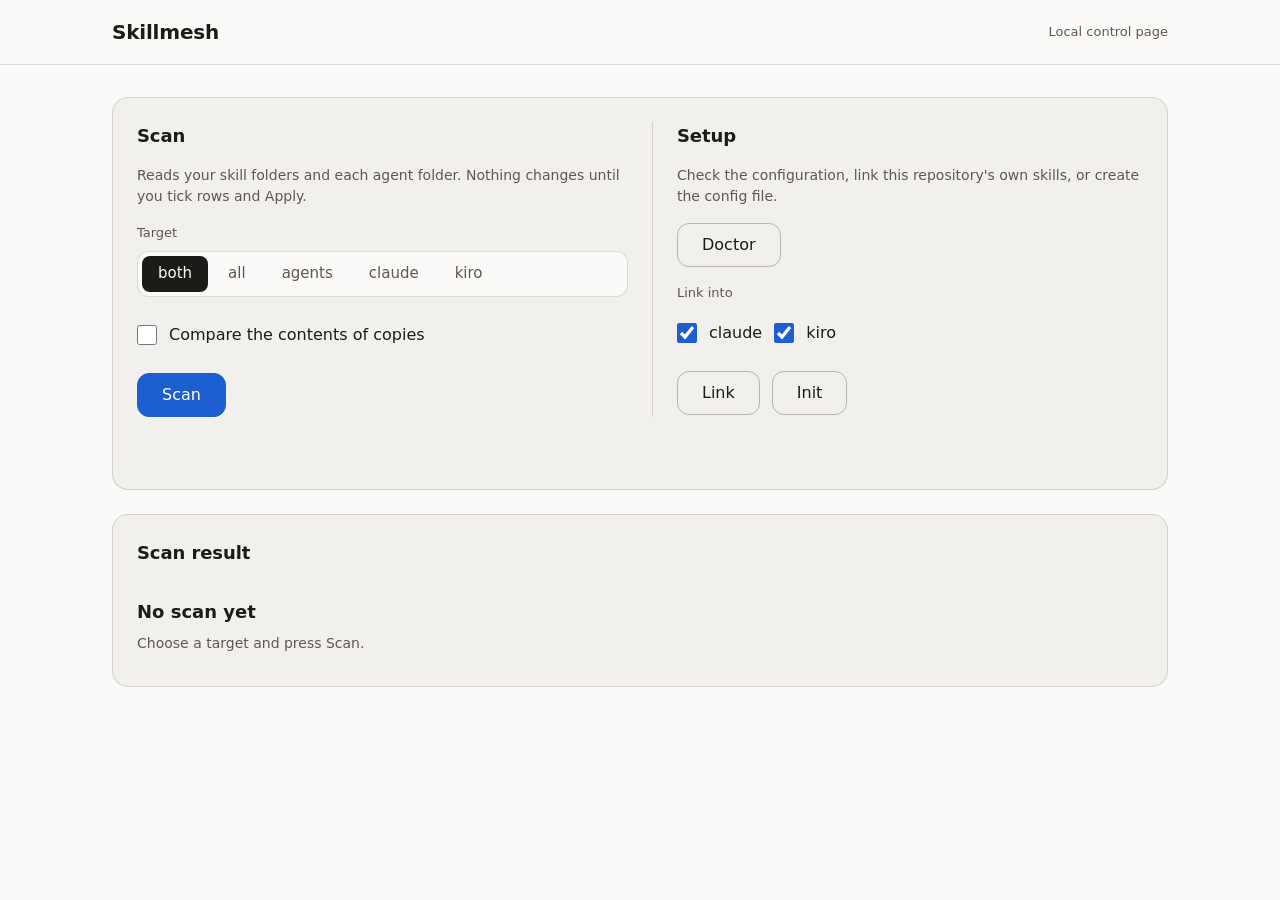
==== ui/index.html @ 60ea6ebe "feat(skillmesh): add a local control page to scan, apply, check, link and init by clicking Why: - Ev" ====
<!doctype html>
<html lang="en">
<head>
<meta charset="utf-8">
<meta name="viewport" content="width=device-width, initial-scale=1, viewport-fit=cover">
<meta name="color-scheme" content="light dark">
<title>Skillmesh</title>
<style nonce="__NONCE__">
/* Tokens: one spacing scale, one radius family, one hairline, one accent, neutral everything else. */
:root{
  --s-1:4px;--s-2:8px;--s-3:12px;--s-4:16px;--s-5:24px;--s-6:32px;--s-7:48px;
  --r-sm:8px;--r-md:12px;--r-lg:16px;
  --gut:32px;--btn-h:44px;
  --ease:cubic-bezier(.2,.8,.2,1);
  --m-in:150ms;--m-out:120ms;--m-press:90ms;--m-panel:200ms;
  --g-main:#fbfaf8;--g-alt:#f2f0ec;--ink:#1d1b18;--muted:#5d5851;--action:#1d5fd1;--on-action:#fff;
  --line:color-mix(in srgb,var(--ink) 14%,transparent);
  --line-strong:color-mix(in srgb,var(--ink) 28%,transparent);
  --tint:color-mix(in srgb,var(--ink) 5%,transparent);
  --ok:#17692f;--warn:#8a5a00;--bad:#b3261e;--info:#3d5a73;
  --font:"Segoe UI Variable Text","Segoe UI",system-ui,-apple-system,sans-serif;
  --mono:ui-monospace,"Cascadia Mono",Consolas,monospace;
}
@media (prefers-color-scheme:dark){:root{
  --g-main:#121110;--g-alt:#1a1917;--ink:#efece6;--muted:#a8a298;--action:#7aa8ff;--on-action:#0d1117;
  --ok:#5fcf80;--warn:#e0b04a;--bad:#ff8a80;--info:#8fb0c9;
}}
@media (max-width:640px){:root{--gut:16px}}

*{box-sizing:border-box}
html,body{margin:0}
html{-webkit-text-size-adjust:100%}
body{background:var(--g-main);color:var(--ink);font:400 16px/1.5 var(--font);-webkit-font-smoothing:antialiased}
h1,h2,h3,p,ul,dl,dd{margin:0}
button,input{font:inherit;color:inherit}
.wrap{max-width:1120px;margin:0 auto;padding-inline:var(--gut)}

.skip{position:absolute;left:var(--s-4);top:-80px;background:var(--g-main);color:var(--ink);border:1px solid var(--line-strong);border-radius:var(--r-sm);padding:var(--s-2) var(--s-4);z-index:20}
.skip:focus{top:var(--s-3)}

header.top{border-bottom:1px solid var(--line);background:var(--g-main)}
header.top .wrap{display:flex;align-items:center;justify-content:space-between;gap:var(--s-4);min-height:64px}
.brand{font-size:20px;font-weight:600;letter-spacing:-.01em}
.where{font-size:13px;font-weight:500;color:var(--muted)}

main{padding-block:var(--s-6) var(--s-7);display:grid;gap:var(--s-5)}

.card{background:var(--g-alt);border:1px solid var(--line);border-radius:var(--r-lg);padding:var(--s-5)}
.card>h2,.block>h2,.head>h2{font-size:18px;font-weight:600;letter-spacing:-.005em}
.hint{font-size:14px;color:var(--muted)}

.ops{display:grid;gap:var(--s-5);grid-template-columns:1fr 1fr}
.block{display:grid;gap:var(--s-4);align-content:start}
.block+.block{border-left:1px solid var(--line);padding-left:var(--s-5)}
.field{display:grid;gap:var(--s-2);border:0;margin:0;padding:0;min-width:0}
.field>legend{padding:0;font-size:13px;font-weight:500;color:var(--muted);margin-bottom:var(--s-2)}
.row{display:flex;flex-wrap:wrap;gap:var(--s-3);align-items:center}

/* segmented choice: visually hidden radios, the label is the 44px target */
.seg{display:inline-flex;flex-wrap:wrap;gap:var(--s-1);padding:var(--s-1);border:1px solid var(--line);border-radius:var(--r-md);background:var(--g-main)}
.seg label{position:relative;display:inline-flex}
.seg input{position:absolute;opacity:0;inset:0;margin:0;cursor:pointer}
.seg span{display:inline-flex;align-items:center;min-height:36px;padding:0 var(--s-4);border-radius:var(--r-sm);font-size:15px;font-weight:500;color:var(--muted);transition:background-color var(--m-out) var(--ease),color var(--m-out) var(--ease)}
.seg input:checked+span{background:var(--ink);color:var(--g-main)}
.seg input:focus-visible+span{outline:2px solid var(--action);outline-offset:2px}
@media (hover:hover) and (pointer:fine){.seg input:not(:checked):hover+span{background:var(--tint);color:var(--ink);transition-duration:var(--m-in)}}

.check{display:inline-flex;align-items:center;gap:var(--s-3);min-height:var(--btn-h);cursor:pointer;font-size:16px}
.check input{width:20px;height:20px;margin:0;accent-color:var(--action);cursor:pointer}
.check input:focus-visible{outline:2px solid var(--action);outline-offset:2px}

/* one button pair; the filled one marks the next step */
.btn{display:inline-flex;align-items:center;justify-content:center;gap:var(--s-2);min-height:var(--btn-h);padding:0 var(--s-5);border:1px solid var(--line-strong);border-radius:var(--r-md);background:transparent;color:var(--ink);font-size:16px;font-weight:500;cursor:pointer;
  transition:background-color var(--m-out) var(--ease),border-color var(--m-out) var(--ease),transform var(--m-out) var(--ease),opacity var(--m-out) var(--ease)}
.btn--primary{background:var(--action);border-color:var(--action);color:var(--on-action)}
.btn:focus-visible{outline:2px solid var(--action);outline-offset:2px;transition:none}
@media (hover:hover) and (pointer:fine){
  .btn:not(:disabled):hover{transform:translateY(-1px);background:var(--tint);border-color:var(--ink);transition-duration:var(--m-in)}
  .btn--primary:not(:disabled):hover{background:color-mix(in srgb,var(--action) 86%,var(--ink));border-color:color-mix(in srgb,var(--action) 86%,var(--ink))}
}
.btn:not(:disabled):active{transform:translateY(1px) scale(.985);transition-duration:var(--m-press)}
.btn:disabled{opacity:.45;cursor:not-allowed}

.status{display:flex;align-items:center;gap:var(--s-3);min-height:24px;margin-top:var(--s-5);font-size:15px;color:var(--muted)}
.status.err{color:var(--bad)}
.spin{display:none;width:16px;height:16px;border:2px solid var(--line-strong);border-top-color:var(--action);border-radius:50%;animation:spin .8s linear infinite;flex:none}
.busy .spin{display:inline-block}
@keyframes spin{to{transform:rotate(360deg)}}

.empty{display:grid;gap:var(--s-2);justify-items:start;padding:var(--s-6) 0 var(--s-2)}
.empty p:first-child{font-size:18px;font-weight:600}

.head{display:flex;flex-wrap:wrap;gap:var(--s-3) var(--s-5);align-items:baseline;justify-content:space-between}
.chips{display:flex;flex-wrap:wrap;gap:var(--s-2);margin-top:var(--s-4)}
.chip{display:inline-flex;align-items:center;gap:var(--s-2);min-height:36px;padding:0 var(--s-3);border:1px solid var(--line);border-radius:999px;background:var(--g-main);font-size:14px;font-weight:500;cursor:pointer;
  transition:background-color var(--m-out) var(--ease),border-color var(--m-out) var(--ease)}
.chip[aria-pressed=true]{border-color:var(--ink);background:var(--tint)}
.chip:focus-visible{outline:2px solid var(--action);outline-offset:2px;transition:none}
@media (hover:hover) and (pointer:fine){.chip:hover{border-color:var(--ink);transition-duration:var(--m-in)}}
.dot{width:8px;height:8px;border-radius:50%;background:currentColor;flex:none}

.tools{display:flex;flex-wrap:wrap;gap:var(--s-3) var(--s-4);align-items:center;justify-content:space-between;margin-top:var(--s-4)}
.search{flex:1 1 220px;max-width:360px;min-height:var(--btn-h);padding:0 var(--s-4);border:1px solid var(--line-strong);border-radius:var(--r-md);background:var(--g-main);
  transition:border-color 140ms var(--ease),box-shadow 140ms var(--ease)}
.search:focus{outline:none;border-color:var(--action);box-shadow:0 0 0 3px color-mix(in srgb,var(--action) 25%,transparent)}
.pickbar{display:flex;flex-wrap:wrap;gap:var(--s-3);align-items:center}
.count{font-size:14px;color:var(--muted)}
.linkbtn{min-height:var(--btn-h);padding:0 var(--s-2);border:0;background:none;color:var(--action);font-size:15px;font-weight:500;cursor:pointer;text-decoration:underline;text-decoration-color:transparent;text-underline-offset:4px;transition:text-decoration-color var(--m-out) var(--ease)}
.linkbtn:hover:not(:disabled){text-decoration-color:currentColor}
.linkbtn:focus-visible{outline:2px solid var(--action);outline-offset:2px}
.linkbtn:disabled{opacity:.45;cursor:default}
.meta{margin-top:var(--s-3);font-size:13px;color:var(--muted)}

.scroll{margin-top:var(--s-3);max-height:min(62vh,640px);overflow:auto;border:1px solid var(--line);border-radius:var(--r-md);background:var(--g-main)}
table{width:100%;border-collapse:separate;border-spacing:0}
th,td{padding:var(--s-2) var(--s-4);text-align:left;vertical-align:middle;border-bottom:1px solid var(--line)}
thead th{position:sticky;top:0;z-index:1;background:var(--g-main);font-size:13px;font-weight:500;color:var(--muted);white-space:nowrap}
tbody tr:last-child td{border-bottom:0}
tbody tr{transition:background-color var(--m-out) var(--ease)}
@media (hover:hover) and (pointer:fine){tbody tr:hover{background:var(--tint);transition-duration:var(--m-in)}}
tbody tr.on{background:color-mix(in srgb,var(--action) 9%,transparent)}
.c-pick{width:56px;padding-inline:var(--s-2)}
.c-pick label{display:flex;align-items:center;justify-content:center;width:44px;height:44px;cursor:pointer}
.c-pick input{width:20px;height:20px;margin:0;accent-color:var(--action);cursor:pointer}
.c-pick input:focus-visible{outline:2px solid var(--action);outline-offset:2px}
.c-skill{font-weight:500;overflow-wrap:anywhere}
.c-detail{font-size:13px;color:var(--muted);overflow-wrap:anywhere;word-break:break-word;max-width:420px}
.c-meta{font-size:14px;color:var(--muted)}
.badge{display:inline-flex;align-items:center;gap:var(--s-2);font-size:14px;font-weight:500;white-space:nowrap}
.st-OK{color:var(--ok)}.st-MISSING,.st-COPY{color:var(--warn)}.st-WRONG-TARGET,.st-BROKEN,.st-CONFLICT{color:var(--bad)}.st-FOREIGN{color:var(--info)}
.none{padding:var(--s-6) var(--s-4);text-align:center;color:var(--muted)}

.legend{margin-top:var(--s-5);display:grid;gap:var(--s-2) var(--s-5);grid-template-columns:max-content 1fr;font-size:14px}
.legend dt{font-weight:500}.legend dd{color:var(--muted)}

.out{display:grid;gap:var(--s-3)}
.out .head{align-items:center}
pre{margin:0;padding:var(--s-4);border:1px solid var(--line);border-radius:var(--r-md);background:var(--g-main);white-space:pre-wrap;word-break:break-word;font:13px/1.55 var(--mono);max-height:320px;overflow:auto}

dialog{width:min(560px,calc(100% - 2*var(--s-4)));padding:var(--s-5);border:1px solid var(--line-strong);border-radius:var(--r-lg);background:var(--g-main);color:var(--ink)}
dialog[open]{animation:pop var(--m-panel) var(--ease)}
dialog[open]::backdrop{animation:fade var(--m-panel) var(--ease)}
dialog::backdrop{background:rgba(10,10,10,.5)}
dialog h2{font-size:20px;font-weight:600;letter-spacing:-.01em}
dialog .body{display:grid;gap:var(--s-4);margin-block:var(--s-4) var(--s-5)}
dialog ul{margin:0;padding:0;list-style:none;display:grid;gap:var(--s-1);max-height:240px;overflow:auto;padding-right:var(--s-2)}
dialog li{display:flex;gap:var(--s-3);justify-content:space-between;padding:var(--s-2) 0;border-bottom:1px solid var(--line);font-size:15px}
dialog li:last-child{border-bottom:0}
dialog .acts{display:flex;flex-wrap:wrap;gap:var(--s-3);justify-content:flex-end}
@keyframes pop{from{opacity:0;transform:translateY(6px)}to{opacity:1;transform:none}}
@keyframes fade{from{opacity:0}to{opacity:1}}

.sr{position:absolute;width:1px;height:1px;overflow:hidden;clip-path:inset(50%);white-space:nowrap}
[hidden]{display:none!important}

@media (max-width:820px){
  .ops{grid-template-columns:1fr}
  .block+.block{border-left:0;padding-left:0;border-top:1px solid var(--line);padding-top:var(--s-5)}
}
@media (max-width:640px){
  .card{padding:var(--s-4)}
  .btn{width:100%}
  .pickbar{width:100%}
  .pickbar .check{flex:1 1 100%}
  .pickbar .btn{width:auto;flex:1 1 auto}
  .row .btn{flex:1 1 auto}
  .search{max-width:none}
  .scroll{border:0;background:none;max-height:none;overflow:visible}
  table,tbody{display:block}
  thead{display:none}
  tbody tr{display:grid;grid-template-columns:44px 1fr auto;grid-template-areas:"pick skill state" ". target action" ". detail detail";gap:0 var(--s-3);padding:var(--s-3) 0;border-bottom:1px solid var(--line)}
  tbody tr:last-child{border-bottom:0}
  td{display:block;padding:0;border:0}
  .c-pick{grid-area:pick;width:auto;align-self:center}
  .c-skill{grid-area:skill;align-self:center}
  .c-state{grid-area:state;text-align:right;align-self:center}
  .c-target{grid-area:target}.c-action{grid-area:action;text-align:right}
  .c-detail{grid-area:detail;max-width:none;margin-top:var(--s-1)}
  .legend{grid-template-columns:1fr}
  .legend dd{margin-bottom:var(--s-2)}
}
@media (prefers-reduced-motion:reduce){
  *,*::before,*::after{animation:none!important;transition:none!important}
  .spin{animation:none!important;border-top-color:var(--line-strong)}
}
</style>
</head>
<body>
<a class="skip" href="#main">Skip to content</a>
<header class="top"><div class="wrap">
  <span class="brand">Skillmesh</span>
  <span class="where">Local control page</span>
</div></header>

<main id="main" class="wrap">

<section class="card" aria-labelledby="h-ops">
  <h2 id="h-ops" hidden>Operations</h2>
  <div class="ops">
    <div class="block">
      <h2>Scan</h2>
      <p class="hint">Reads your skill folders and each agent folder. Nothing changes until you tick rows and Apply.</p>
      <fieldset class="field">
        <legend>Target</legend>
        <div class="seg" id="target" role="radiogroup" aria-label="Target">
          <label><input type="radio" name="t" value="both" checked><span>both</span></label>
          <label><input type="radio" name="t" value="all"><span>all</span></label>
          <label><input type="radio" name="t" value="agents"><span>agents</span></label>
          <label><input type="radio" name="t" value="claude"><span>claude</span></label>
          <label><input type="radio" name="t" value="kiro"><span>kiro</span></label>
        </div>
      </fieldset>
      <label class="check"><input type="checkbox" id="compare"> Compare the contents of copies</label>
      <div class="row"><button class="btn btn--primary" id="scan" type="button">Scan</button></div>
    </div>
    <div class="block">
      <h2>Setup</h2>
      <p class="hint">Check the configuration, link this repository's own skills, or create the config file.</p>
      <div class="row"><button class="btn" id="doctor" type="button">Doctor</button></div>
      <fieldset class="field">
        <legend>Link into</legend>
        <div class="row">
          <label class="check"><input type="checkbox" id="ag-claude" checked> claude</label>
          <label class="check"><input type="checkbox" id="ag-kiro" checked> kiro</label>
        </div>
      </fieldset>
      <div class="row"><button class="btn" id="link" type="button">Link</button><button class="btn" id="init" type="button">Init</button></div>
    </div>
  </div>
  <p class="status" id="status" role="status" aria-live="polite"><span class="spin" aria-hidden="true"></span><span id="msg"></span></p>
</section>

<section class="card" id="results" aria-labelledby="h-res">
  <div class="head">
    <h2 id="h-res">Scan result</h2>
    <p class="meta" id="meta"></p>
  </div>

  <div class="empty" id="empty">
    <p>No scan yet</p>
    <p class="hint">Choose a target and press Scan.</p>
  </div>

  <div id="full" hidden>
    <div class="chips" id="chips" role="group" aria-label="Filter by state"></div>
    <div class="tools">
      <input class="search" type="search" id="filter" placeholder="Filter by name or detail" aria-label="Filter rows by name or detail" autocomplete="off">
      <div class="pickbar">
        <label class="check"><input type="checkbox" id="all"> Tick all fixable shown</label>
        <span class="count" id="count" aria-live="polite"></span>
        <button class="linkbtn" id="unpick" type="button">Clear ticks</button>
        <button class="btn" id="apply" type="button" disabled>Apply</button>
      </div>
    </div>
    <div class="scroll" tabindex="-1">
      <table>
        <thead><tr>
          <th class="c-pick"><span class="sr">Tick</span></th>
          <th scope="col">Skill</th><th scope="col">Target</th><th scope="col">State</th><th scope="col">Action</th><th scope="col">Detail</th>
        </tr></thead>
        <tbody id="rows"></tbody>
      </table>
      <p class="none" id="none" hidden>No rows match.</p>
    </div>
    <dl class="legend">
      <dt>MISSING</dt><dd>No link yet. Apply creates it.</dd>
      <dt>COPY</dt><dd>A real folder sits where the link belongs. Apply moves it to the target's trash folder, then links.</dd>
      <dt>WRONG-TARGET, BROKEN</dt><dd>The link points elsewhere or at a path that is gone. Apply removes the link only, then links again.</dd>
      <dt>CONFLICT</dt><dd>Two sources share a name. View only: pick a winner in the config.</dd>
      <dt>FOREIGN</dt><dd>Not managed here. View only, never touched.</dd>
    </dl>
  </div>
</section>

<section class="card out" id="outwrap" aria-labelledby="h-out" hidden>
  <div class="head"><h2 id="h-out">Output</h2><button class="linkbtn" id="clearout" type="button">Dismiss</button></div>
  <pre id="out" tabindex="0"></pre>
</section>

<dialog id="dlg" aria-labelledby="dlg-h">
  <h2 id="dlg-h">Apply to the filesystem?</h2>
  <div class="body">
    <p id="dlgsum"></p>
    <ul id="dlglist"></ul>
    <p class="hint">The server checks that nothing changed since this scan and refuses the whole request if it did. Copies go to the trash folder; nothing is deleted.</p>
  </div>
  <div class="acts">
    <button class="btn" id="dlgno" type="button" autofocus>Cancel</button>
    <button class="btn btn--primary" id="dlgyes" type="button">Apply</button>
  </div>
</dialog>

</main>
<script nonce="__NONCE__">
(function(){
'use strict';
var TOKEN='__TOKEN__';
var FIX={'MISSING':1,'COPY':1,'WRONG-TARGET':1,'BROKEN':1};
var ORDER=['MISSING','COPY','WRONG-TARGET','BROKEN','CONFLICT','FOREIGN','OK'];
var scan=null, picked={}, stateFilter=null, busy=false;
function $(id){return document.getElementById(id);}
function key(r){return r.Target+'\u0000'+r.Skill;}
function el(tag,cls,text){var e=document.createElement(tag);if(cls)e.className=cls;if(text!=null)e.textContent=text;return e;}

function msg(t,err){$('msg').textContent=t||'';$('status').className='status'+(err?' err':'')+(busy?' busy':'');}
function out(lines){var w=$('outwrap');if(!lines||!lines.length){w.hidden=true;return;}w.hidden=false;$('out').textContent=lines.join('\n');}
function target(){return document.querySelector('input[name=t]:checked').value;}

function setBusy(b){
  busy=b;
  ['scan','doctor','link','init'].forEach(function(i){$(i).disabled=b;});
  $('results').setAttribute('aria-busy',b?'true':'false');
  $('status').classList.toggle('busy',b);
  refreshApply();
}
function post(path,body){
  return fetch(path,{method:'POST',headers:{'Content-Type':'application/json','X-Skillmesh-Token':TOKEN},body:JSON.stringify(body||{})})
    .then(function(r){return r.json().then(function(j){if(!r.ok){var e=new Error(j.error||('HTTP '+r.status));e.status=r.status;throw e;}return j;});});
}
function run(label,fn){
  if(busy)return;
  setBusy(true);msg(label+'...');
  fn().then(function(){setBusy(false);}).catch(function(e){setBusy(false);msg(e.message,true);});
}

function pickedCount(){return Object.keys(picked).length;}
function fixableShown(){return scan?scan.rows.filter(function(r){return FIX[r.State]&&visible(r);}):[];}
function refreshApply(){
  var n=pickedCount(), b=$('apply');
  b.textContent=n?('Apply '+n+(n===1?' row':' rows')):'Apply';
  b.disabled=busy||!scan||n===0;
  // The filled button is the next step: Scan until rows are ticked, then Apply.
  b.classList.toggle('btn--primary',n>0);
  $('scan').classList.toggle('btn--primary',n===0);
  $('unpick').disabled=n===0;
  var fix=scan?scan.rows.filter(function(r){return FIX[r.State];}).length:0;
  $('count').textContent=scan?(n+' ticked of '+fix+' fixable'):'';
  var shown=fixableShown(), ticked=shown.filter(function(r){return picked[key(r)];}).length, all=$('all');
  all.checked=shown.length>0&&ticked===shown.length;
  all.indeterminate=ticked>0&&ticked<shown.length;
  all.disabled=shown.length===0;
}
function visible(r){
  if(stateFilter&&r.State!==stateFilter)return false;
  var q=$('filter').value.trim().toLowerCase();
  return !q||(r.Skill+' '+r.Detail).toLowerCase().indexOf(q)>=0;
}
function badge(state){
  var b=el('span','badge st-'+state);b.appendChild(el('span','dot'));b.appendChild(document.createTextNode(state));return b;
}
function render(){
  $('empty').hidden=!!scan;$('full').hidden=!scan;
  if(!scan){$('meta').textContent='';return;}
  var chips=$('chips');chips.textContent='';
  function chip(label,state,cls){
    var b=el('button','chip '+(cls||''));b.type='button';b.setAttribute('aria-pressed',String(stateFilter===state));
    if(cls)b.appendChild(el('span','dot'));
    b.appendChild(document.createTextNode(label));
    b.onclick=function(){stateFilter=(stateFilter===state?null:state);render();};
    chips.appendChild(b);
  }
  chip('All '+scan.rows.length,null);
  ORDER.forEach(function(s){var n=scan.summary[s];if(n)chip(s+' '+n,s,'st-'+s);});
  $('meta').textContent='Scan '+scan.scanId+' at '+scan.scannedAt+' - target '+scan.target+(scan.noHash?' - copy contents not compared':'');

  var tb=$('rows');tb.textContent='';
  var rows=scan.rows.slice().sort(function(a,b){
    var d=ORDER.indexOf(a.State)-ORDER.indexOf(b.State);
    return d||a.Target.localeCompare(b.Target)||a.Skill.toLowerCase().localeCompare(b.Skill.toLowerCase());
  }).filter(visible);
  $('none').hidden=rows.length>0;
  rows.forEach(function(r){
    var tr=el('tr',picked[key(r)]?'on':'');
    var c0=el('td','c-pick');
    if(FIX[r.State]){
      var lab=el('label'),cb=el('input');cb.type='checkbox';cb.checked=!!picked[key(r)];
      cb.setAttribute('aria-label','Tick '+r.Skill+' on '+r.Target);
      cb.onchange=function(){if(cb.checked)picked[key(r)]=r;else delete picked[key(r)];tr.className=cb.checked?'on':'';refreshApply();};
      lab.appendChild(cb);c0.appendChild(lab);
    }
    tr.appendChild(c0);
    tr.appendChild(el('td','c-skill',r.Skill));
    tr.appendChild(el('td','c-meta c-target',r.Target));
    var cs=el('td','c-state');cs.appendChild(badge(r.State));tr.appendChild(cs);
    tr.appendChild(el('td','c-meta c-action',r.Action==='-'||r.Action==='none'?'':r.Action));
    tr.appendChild(el('td','c-detail',r.Detail));
    tb.appendChild(tr);
  });
  refreshApply();
}
function setScan(s){scan=s;picked={};render();}

$('scan').onclick=function(){run('Scanning',function(){
  return post('/api/scan',{target:target(),noHash:!$('compare').checked}).then(function(s){
    setScan(s);out(null);msg('Scan '+s.scanId+': '+s.rows.length+' rows.');});});};
$('doctor').onclick=function(){run('Checking',function(){
  return post('/api/doctor').then(function(r){out(r.lines);msg(r.ok?'Doctor: ok':'Doctor found issues.',!r.ok);});});};
$('link').onclick=function(){
  var a=[];if($('ag-claude').checked)a.push('claude');if($('ag-kiro').checked)a.push('kiro');
  if(!a.length){msg('Tick at least one agent for Link.',true);return;}
  run('Linking',function(){return post('/api/link',{agents:a}).then(function(r){out(r.lines);msg('Link done. Restart the agent session to see new skills.');});});};
$('init').onclick=function(){run('Creating the config',function(){return post('/api/init').then(function(r){out(r.lines);msg('Init done.');});});};
$('clearout').onclick=function(){out(null);};
$('filter').oninput=render;
$('unpick').onclick=function(){picked={};render();};
$('all').onchange=function(){
  var on=$('all').checked;
  fixableShown().forEach(function(r){if(on)picked[key(r)]=r;else delete picked[key(r)];});
  render();
};
$('apply').onclick=function(){
  var items=Object.keys(picked).map(function(k){return picked[k];});
  if(!items.length||!scan)return;
  var by={};items.forEach(function(r){by[r.State]=(by[r.State]||0)+1;});
  $('dlgsum').textContent='Scan '+scan.scanId+': '+items.length+(items.length===1?' row':' rows')+' will change.';
  var ul=$('dlglist');ul.textContent='';
  items.forEach(function(r){
    var li=el('li');li.appendChild(el('span',null,r.Target+' / '+r.Skill));li.appendChild(badge(r.State));ul.appendChild(li);
  });
  $('dlgyes').textContent='Apply '+items.length+(items.length===1?' row':' rows');
  $('dlg').showModal();
};
$('dlgno').onclick=function(){$('dlg').close();};
$('dlgyes').onclick=function(){
  $('dlg').close();
  var items=Object.keys(picked).map(function(k){return {target:picked[k].Target,skill:picked[k].Skill};});
  var id=scan.scanId;
  run('Applying',function(){return post('/api/apply',{scanId:id,items:items}).then(function(r){
    setScan(r.scan);
    out(r.results.map(function(x){return (x.ok?'applied ':'FAILED  ')+x.state+' '+x.target+'/'+x.skill+(x.ok?'':' - '+x.error);}));
    var bad=r.results.filter(function(x){return !x.ok;}).length;
    msg(bad?bad+' row(s) failed; see the output below.':'Applied '+r.results.length+' row(s). The table shows the rescan.',!!bad);
  });});
};
render();
})();
</script>
</body>
</html>
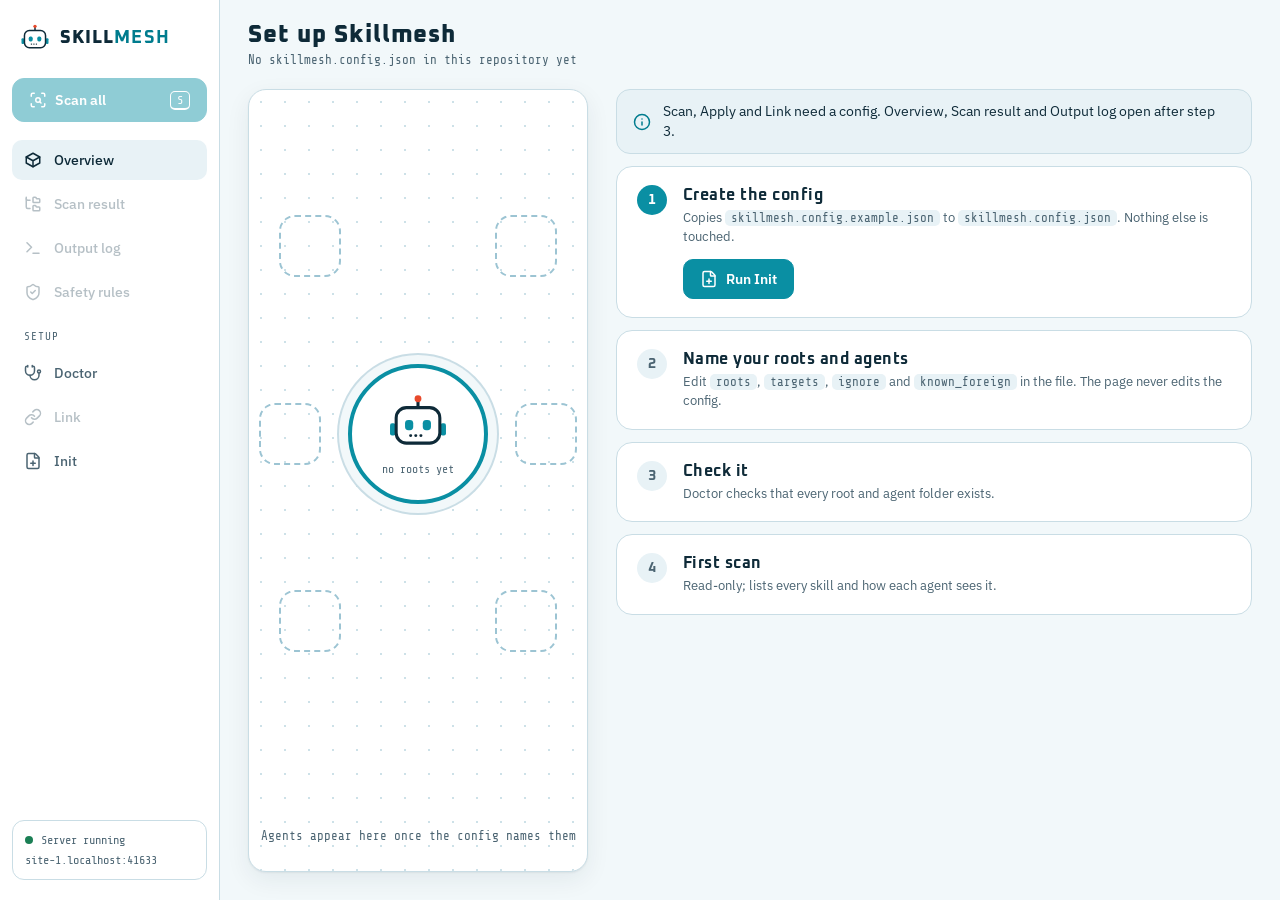
==== commit 5103dfba: "feat(skillmesh): rebuild the control page as a seven-page app with an agent hub, scan table and matr" ====
--- a/ui/index.html
+++ b/ui/index.html
@@ -2,437 +2,839 @@
 <html lang="en">
 <head>
 <meta charset="utf-8">
-<meta name="viewport" content="width=device-width, initial-scale=1, viewport-fit=cover">
+<meta name="viewport" content="width=device-width,initial-scale=1">
 <meta name="color-scheme" content="light dark">
+<meta name="referrer" content="no-referrer">
 <title>Skillmesh</title>
+<link rel="preconnect" href="https://fonts.googleapis.com">
+<link rel="preconnect" href="https://fonts.gstatic.com" crossorigin>
+<link rel="stylesheet" href="https://fonts.googleapis.com/css2?family=Oxanium:wght@500;600;700;800&family=Share+Tech+Mono&family=IBM+Plex+Sans:wght@400;500;600&display=swap">
 <style nonce="__NONCE__">
-/* Tokens: one spacing scale, one radius family, one hairline, one accent, neutral everything else. */
 :root{
-  --s-1:4px;--s-2:8px;--s-3:12px;--s-4:16px;--s-5:24px;--s-6:32px;--s-7:48px;
-  --r-sm:8px;--r-md:12px;--r-lg:16px;
-  --gut:32px;--btn-h:44px;
-  --ease:cubic-bezier(.2,.8,.2,1);
-  --m-in:150ms;--m-out:120ms;--m-press:90ms;--m-panel:200ms;
-  --g-main:#fbfaf8;--g-alt:#f2f0ec;--ink:#1d1b18;--muted:#5d5851;--action:#1d5fd1;--on-action:#fff;
-  --line:color-mix(in srgb,var(--ink) 14%,transparent);
-  --line-strong:color-mix(in srgb,var(--ink) 28%,transparent);
-  --tint:color-mix(in srgb,var(--ink) 5%,transparent);
-  --ok:#17692f;--warn:#8a5a00;--bad:#b3261e;--info:#3d5a73;
-  --font:"Segoe UI Variable Text","Segoe UI",system-ui,-apple-system,sans-serif;
-  --mono:ui-monospace,"Cascadia Mono",Consolas,monospace;
-}
-@media (prefers-color-scheme:dark){:root{
-  --g-main:#121110;--g-alt:#1a1917;--ink:#efece6;--muted:#a8a298;--action:#7aa8ff;--on-action:#0d1117;
-  --ok:#5fcf80;--warn:#e0b04a;--bad:#ff8a80;--info:#8fb0c9;
-}}
-@media (max-width:640px){:root{--gut:16px}}
-
+  --paper:#f2f8fa;--panel:#fff;--panel2:#e8f2f6;--ink:#0e2a38;--muted:#4b6472;--line:#c9dde5;--line2:#9cc4d3;
+  --acc:#0a8fa3;--acc-ink:#fff;--mesh:#007c8e;--sig:#e8492b;--sig-ink:#fff;--sig-soft:#ffe3dc;
+  --ok:#1b7f55;--ok-soft:#dcf3e8;--warn:#a36200;--warn-soft:#fbeccd;--bad:#c2321b;--bad-soft:#fde0da;--dim:#6b8290;--dim-soft:#e4ecf0;
+  --shadow:0 1px 2px rgba(14,42,56,.06),0 8px 24px rgba(14,42,56,.07);--scrim:rgba(14,42,56,.38);
+  --f-name:'Oxanium',system-ui,sans-serif;--f-mono:'Share Tech Mono',ui-monospace,Consolas,monospace;--f-text:'IBM Plex Sans',system-ui,'Segoe UI',sans-serif;
+}
+@media (prefers-color-scheme:dark){:root:not([data-theme="light"]){
+  --paper:#071720;--panel:#0d2430;--panel2:#11303e;--ink:#e6f5f8;--muted:#9fbac4;--line:#1d4152;--line2:#2c6075;
+  --acc:#3ee0f0;--acc-ink:#04212a;--mesh:#3ee0f0;--sig:#ff7a5c;--sig-ink:#2a0d06;--sig-soft:#3a1d16;
+  --ok:#5fd6a0;--ok-soft:#0f3426;--warn:#f0b44a;--warn-soft:#3a2a0c;--bad:#ff8a73;--bad-soft:#3d1a14;--dim:#86a3ae;--dim-soft:#16323e;
+  --shadow:0 1px 2px rgba(0,0,0,.3),0 10px 30px rgba(0,0,0,.35);--scrim:rgba(0,0,0,.55);}}
+:root[data-theme="dark"]{
+  --paper:#071720;--panel:#0d2430;--panel2:#11303e;--ink:#e6f5f8;--muted:#9fbac4;--line:#1d4152;--line2:#2c6075;
+  --acc:#3ee0f0;--acc-ink:#04212a;--mesh:#3ee0f0;--sig:#ff7a5c;--sig-ink:#2a0d06;--sig-soft:#3a1d16;
+  --ok:#5fd6a0;--ok-soft:#0f3426;--warn:#f0b44a;--warn-soft:#3a2a0c;--bad:#ff8a73;--bad-soft:#3d1a14;--dim:#86a3ae;--dim-soft:#16323e;
+  --shadow:0 1px 2px rgba(0,0,0,.3),0 10px 30px rgba(0,0,0,.35);--scrim:rgba(0,0,0,.55);}
 *{box-sizing:border-box}
-html,body{margin:0}
-html{-webkit-text-size-adjust:100%}
-body{background:var(--g-main);color:var(--ink);font:400 16px/1.5 var(--font);-webkit-font-smoothing:antialiased}
-h1,h2,h3,p,ul,dl,dd{margin:0}
-button,input{font:inherit;color:inherit}
-.wrap{max-width:1120px;margin:0 auto;padding-inline:var(--gut)}
-
-.skip{position:absolute;left:var(--s-4);top:-80px;background:var(--g-main);color:var(--ink);border:1px solid var(--line-strong);border-radius:var(--r-sm);padding:var(--s-2) var(--s-4);z-index:20}
-.skip:focus{top:var(--s-3)}
-
-header.top{border-bottom:1px solid var(--line);background:var(--g-main)}
-header.top .wrap{display:flex;align-items:center;justify-content:space-between;gap:var(--s-4);min-height:64px}
-.brand{font-size:20px;font-weight:600;letter-spacing:-.01em}
-.where{font-size:13px;font-weight:500;color:var(--muted)}
-
-main{padding-block:var(--s-6) var(--s-7);display:grid;gap:var(--s-5)}
-
-.card{background:var(--g-alt);border:1px solid var(--line);border-radius:var(--r-lg);padding:var(--s-5)}
-.card>h2,.block>h2,.head>h2{font-size:18px;font-weight:600;letter-spacing:-.005em}
-.hint{font-size:14px;color:var(--muted)}
-
-.ops{display:grid;gap:var(--s-5);grid-template-columns:1fr 1fr}
-.block{display:grid;gap:var(--s-4);align-content:start}
-.block+.block{border-left:1px solid var(--line);padding-left:var(--s-5)}
-.field{display:grid;gap:var(--s-2);border:0;margin:0;padding:0;min-width:0}
-.field>legend{padding:0;font-size:13px;font-weight:500;color:var(--muted);margin-bottom:var(--s-2)}
-.row{display:flex;flex-wrap:wrap;gap:var(--s-3);align-items:center}
-
-/* segmented choice: visually hidden radios, the label is the 44px target */
-.seg{display:inline-flex;flex-wrap:wrap;gap:var(--s-1);padding:var(--s-1);border:1px solid var(--line);border-radius:var(--r-md);background:var(--g-main)}
-.seg label{position:relative;display:inline-flex}
-.seg input{position:absolute;opacity:0;inset:0;margin:0;cursor:pointer}
-.seg span{display:inline-flex;align-items:center;min-height:36px;padding:0 var(--s-4);border-radius:var(--r-sm);font-size:15px;font-weight:500;color:var(--muted);transition:background-color var(--m-out) var(--ease),color var(--m-out) var(--ease)}
-.seg input:checked+span{background:var(--ink);color:var(--g-main)}
-.seg input:focus-visible+span{outline:2px solid var(--action);outline-offset:2px}
-@media (hover:hover) and (pointer:fine){.seg input:not(:checked):hover+span{background:var(--tint);color:var(--ink);transition-duration:var(--m-in)}}
-
-.check{display:inline-flex;align-items:center;gap:var(--s-3);min-height:var(--btn-h);cursor:pointer;font-size:16px}
-.check input{width:20px;height:20px;margin:0;accent-color:var(--action);cursor:pointer}
-.check input:focus-visible{outline:2px solid var(--action);outline-offset:2px}
-
-/* one button pair; the filled one marks the next step */
-.btn{display:inline-flex;align-items:center;justify-content:center;gap:var(--s-2);min-height:var(--btn-h);padding:0 var(--s-5);border:1px solid var(--line-strong);border-radius:var(--r-md);background:transparent;color:var(--ink);font-size:16px;font-weight:500;cursor:pointer;
-  transition:background-color var(--m-out) var(--ease),border-color var(--m-out) var(--ease),transform var(--m-out) var(--ease),opacity var(--m-out) var(--ease)}
-.btn--primary{background:var(--action);border-color:var(--action);color:var(--on-action)}
-.btn:focus-visible{outline:2px solid var(--action);outline-offset:2px;transition:none}
-@media (hover:hover) and (pointer:fine){
-  .btn:not(:disabled):hover{transform:translateY(-1px);background:var(--tint);border-color:var(--ink);transition-duration:var(--m-in)}
-  .btn--primary:not(:disabled):hover{background:color-mix(in srgb,var(--action) 86%,var(--ink));border-color:color-mix(in srgb,var(--action) 86%,var(--ink))}
-}
-.btn:not(:disabled):active{transform:translateY(1px) scale(.985);transition-duration:var(--m-press)}
-.btn:disabled{opacity:.45;cursor:not-allowed}
-
-.status{display:flex;align-items:center;gap:var(--s-3);min-height:24px;margin-top:var(--s-5);font-size:15px;color:var(--muted)}
-.status.err{color:var(--bad)}
-.spin{display:none;width:16px;height:16px;border:2px solid var(--line-strong);border-top-color:var(--action);border-radius:50%;animation:spin .8s linear infinite;flex:none}
-.busy .spin{display:inline-block}
+html,body{margin:0;height:100%;background:var(--paper);color:var(--ink);font:14px/1.45 var(--f-text)}
+button{font:inherit;color:inherit;cursor:pointer}
+a{color:inherit;text-decoration:none}
+h1,h2,h3,p{margin:0}
+:focus-visible{outline:2px solid var(--acc);outline-offset:2px;border-radius:6px}
+.sprite{position:absolute;width:0;height:0}
+.skip{position:absolute;left:-999px;top:8px;background:var(--panel);padding:8px 12px;border-radius:8px;z-index:20;border:1px solid var(--line2)}
+.skip:focus{left:8px}
+.app{display:grid;grid-template-columns:220px minmax(0,1fr);height:100vh;min-height:520px;position:relative;overflow:hidden}
+main{min-width:0;min-height:0;display:flex;flex-direction:column;overflow:auto}
+main.sr{overflow:hidden}
+.mono{font-family:var(--f-mono)}
+.g{width:18px;height:18px;flex:none;display:inline-block}.g svg{width:100%;height:100%;display:block}
+.btn{display:inline-flex;align-items:center;gap:8px;height:40px;padding:0 16px;border-radius:10px;border:1px solid var(--line2);background:var(--panel);color:var(--ink);font:600 14px var(--f-text);white-space:nowrap;transition:transform .12s,border-color .12s,background .12s}
+.btn:hover:not([disabled]){border-color:var(--acc)}
+.btn:active:not([disabled]){transform:translateY(1px)}
+.btn.pri{background:var(--acc);border-color:var(--acc);color:var(--acc-ink)}
+.btn.sig{background:var(--sig);border-color:var(--sig);color:var(--sig-ink)}
+.btn.ghost{background:transparent;border-color:transparent;color:var(--muted)}
+.btn.sm{height:32px;padding:0 11px;font-size:13px}
+.btn[disabled]{opacity:.45;cursor:not-allowed}
+.kbd{font:12px var(--f-mono);padding:1px 6px;border:1px solid var(--line2);border-bottom-width:2px;border-radius:5px;color:var(--muted)}
+.pill{display:inline-flex;align-items:center;gap:6px;height:24px;padding:0 9px;border-radius:999px;font:12px var(--f-mono);letter-spacing:.02em;white-space:nowrap}
+.s-ok{background:var(--ok-soft);color:var(--ok)}.s-warn{background:var(--warn-soft);color:var(--warn)}.s-bad{background:var(--bad-soft);color:var(--bad)}.s-dim{background:var(--dim-soft);color:var(--dim)}.s-sig{background:var(--sig-soft);color:var(--sig)}
+.dot{width:8px;height:8px;border-radius:50%;background:currentColor;display:inline-block;flex:none}
+.grid-bg{background-image:radial-gradient(circle,var(--line2) 1.2px,transparent 1.3px);background-size:24px 24px}
+.panel{background:var(--panel);border:1px solid var(--line);border-radius:18px;box-shadow:var(--shadow)}
+.m{font:12.5px var(--f-mono);color:var(--muted)}
+code{font:12.5px var(--f-mono);background:var(--panel2);padding:1px 6px;border-radius:5px;word-break:break-all}
+/* agent logo tile */
+.lt{display:inline-grid;place-items:center;width:32px;height:32px;border-radius:9px;background:var(--panel2);flex:none;color:var(--ink)}
+.lt svg{width:20px;height:20px}
+.lt.kiro{background:#9046ff}
+.lt.sm{width:24px;height:24px;border-radius:7px}.lt.sm svg{width:15px;height:15px}
+.lt.lg{width:44px;height:44px;border-radius:12px}.lt.lg svg{width:26px;height:26px}
+.lt.let{font:800 11px var(--f-name);letter-spacing:.02em;box-shadow:inset 0 0 0 1.5px var(--line2)}
+.lt.sm.let{font-size:9.5px}
+/* rail */
+.rail{background:var(--panel);border-right:1px solid var(--line);padding:20px 12px;display:flex;flex-direction:column;gap:4px;min-height:0;overflow:auto}
+.brand{display:flex;align-items:center;gap:10px;padding:4px 8px 22px}
+.brand .mk{width:30px;height:28px;color:var(--ink);flex:none}.brand .mk svg{width:100%;height:100%}
+.name{font-family:var(--f-name);font-weight:800;letter-spacing:.06em;font-size:18px}.name b{color:var(--mesh)}
+.rs{height:44px;justify-content:flex-start;margin:0 0 14px;border-radius:12px;width:100%}
+.rs .kbd{margin-left:auto;color:inherit;border-color:currentColor}
+.nav{display:flex;align-items:center;gap:12px;height:40px;padding:0 12px;border-radius:10px;color:var(--muted);font-weight:500;position:relative}
+.nav:hover{background:var(--panel2);color:var(--ink)}
+.nav.on{background:var(--panel2);color:var(--ink)}
+.nav.dis{opacity:.4;pointer-events:none}
+.nav .n{margin-left:auto;font:12px var(--f-mono);color:var(--sig)}
+.rail .sp{flex:1}
+.rail .lab{font:11px var(--f-mono);letter-spacing:.1em;text-transform:uppercase;color:var(--muted);padding:14px 12px 6px}
+.srv{border:1px solid var(--line);border-radius:12px;padding:12px;font:12px var(--f-mono);color:var(--muted);display:grid;gap:6px;word-break:break-all}
+.srv .row{display:flex;align-items:center;gap:8px}.srv .dot{color:var(--ok)}
+.srv.off{border-color:var(--bad);color:var(--bad)}.srv.off .dot{color:var(--bad)}
+/* page header */
+.ph{display:flex;align-items:center;gap:12px;padding:20px 28px 0;flex:none;flex-wrap:wrap}
+.ph h1{font:800 24px var(--f-name);letter-spacing:.04em}
+.ph p{margin-top:3px;color:var(--muted);font:12.5px var(--f-mono)}
+.ph .sp,.sp{flex:1}
+.pb{flex:1;padding:18px 28px 24px;display:grid;gap:16px;align-content:start;min-height:0}
+/* banners */
+.ban{display:flex;align-items:center;gap:12px;padding:12px 16px;border-radius:14px;border:1px solid;font-size:13.5px;flex:none}
+.ban b{font-weight:600}
+.ban.bad{background:var(--bad-soft);border-color:color-mix(in srgb,var(--bad) 40%,transparent)}.ban.bad>.g{color:var(--bad)}
+.ban.ok{background:var(--ok-soft);border-color:color-mix(in srgb,var(--ok) 40%,transparent)}.ban.ok>.g{color:var(--ok)}
+.ban.warn{background:var(--warn-soft);border-color:color-mix(in srgb,var(--warn) 40%,transparent)}.ban.warn>.g{color:var(--warn)}
+.ban.info{background:var(--panel2);border-color:var(--line)}.ban.info>.g{color:var(--mesh)}
+/* cards */
+.cards{display:grid;gap:14px}
+.cd{background:var(--panel);border:1px solid var(--line);border-radius:16px;padding:18px 20px}
+.cd h3{font:700 16px var(--f-name);letter-spacing:.03em;display:flex;align-items:center;gap:10px;margin-bottom:4px}
+.cd p{color:var(--muted);font-size:13px}
+.ic{width:36px;height:36px;border-radius:10px;background:var(--panel2);color:var(--mesh);display:inline-grid;place-items:center;flex:none}
+.ic.ok{background:var(--ok-soft);color:var(--ok)}.ic.bad{background:var(--bad-soft);color:var(--bad)}.ic.warn{background:var(--warn-soft);color:var(--warn)}
+.ln{display:flex;align-items:center;gap:12px;padding:11px 16px;border-bottom:1px solid var(--line);font-size:13.5px;min-width:0}
+.ln:last-child{border-bottom:0}
+.ln .m{min-width:0;overflow:hidden;text-overflow:ellipsis}
+.oh{display:flex;align-items:center;gap:10px;padding:14px 18px;border-bottom:1px solid var(--line)}
+.oh h2{font:700 16px var(--f-name);letter-spacing:.03em}
+.k{display:inline-block;font:11px var(--f-mono);padding:0 7px;height:20px;line-height:20px;border-radius:6px;letter-spacing:.03em;white-space:nowrap}
+.tick{width:18px;height:18px;border-radius:5px;border:2px solid var(--line2);display:inline-grid;place-items:center;flex:none;background:transparent;padding:0;color:#fff}
+.tick.on{background:var(--sig);border-color:var(--sig);color:var(--sig-ink)}.tick .g{width:12px;height:12px}
+/* segmented, chips */
+.seg{display:inline-flex;padding:3px;border-radius:11px;background:var(--panel2);border:1px solid var(--line)}
+.seg button{display:inline-flex;align-items:center;gap:6px;height:30px;padding:0 12px;border-radius:8px;border:0;background:transparent;font:600 13px var(--f-text);color:var(--muted)}
+.seg button.on{background:var(--panel);color:var(--ink);box-shadow:0 1px 2px rgba(0,0,0,.12)}
+.seg .g{width:15px;height:15px}
+.chip{display:inline-flex;align-items:center;gap:6px;height:30px;padding:0 11px;border-radius:999px;border:1px solid var(--line);font:12px var(--f-mono);background:var(--panel);white-space:nowrap}
+.chip.on{border-color:var(--ink)}
+button.chip:hover{border-color:var(--acc)}
+/* status strip */
+.strip{position:relative;display:flex;align-items:center;height:116px;padding:0 28px;background:var(--panel);border-bottom:1px solid var(--line);flex:none;overflow:hidden}
+.strip .grid-bg{position:absolute;inset:0;opacity:.45}
+.strip .core{position:relative;width:80px;height:80px;border-radius:50%;border:3px solid var(--acc);background:var(--panel);display:grid;place-items:center;flex:none;box-shadow:0 0 0 6px var(--paper),0 0 0 7px var(--line);margin-right:22px}
+.strip .core .bot{width:40px;height:38px;color:var(--ink)}.bot svg{width:100%;height:100%;display:block}
+.strip .cap{position:absolute;left:132px;top:12px;font:11px var(--f-mono);letter-spacing:.08em;text-transform:uppercase;color:var(--muted);white-space:nowrap}
+.strip .bus{position:relative;flex:1;display:flex;align-items:center;gap:10px;min-width:0;overflow:hidden;padding:4px 2px}
+.strip .bus:before{content:"";position:absolute;left:-14px;right:0;top:50%;height:3px;background:var(--acc);border-radius:2px}
+.strip .bus>*{flex:none}
+.strip .nd{position:relative;display:flex;align-items:center;gap:8px;height:50px;padding:0 10px 0 8px;border-radius:999px;background:var(--panel);border:2px solid var(--line2)}
+.strip .nd b{font:700 14px var(--f-name);letter-spacing:.03em;white-space:nowrap}
+.strip button.nd:hover{border-color:var(--acc)}
+.strip .nd.warn{border-color:var(--warn)}.strip .nd.bad{border-color:var(--bad)}
+.strip .okc{position:relative;display:flex;align-items:center;gap:8px;height:50px;padding:0 12px 0 10px;border-radius:999px;background:var(--panel);border:2px solid var(--ok)}
+.strip .okc .stack{display:flex}.strip .okc .stack .lt{margin-left:-8px;box-shadow:0 0 0 2px var(--panel)}.strip .okc .stack .lt:first-child{margin-left:0}
+.strip .okc b{font:700 14px var(--f-name);color:var(--ok);white-space:nowrap}
+.strip.scan .bus:before{background:repeating-linear-gradient(90deg,var(--acc) 0 10px,transparent 10px 18px)}
+.strip.scan .nd{height:42px;padding:0 8px;border-style:dashed;opacity:.6;animation:pulse 1.4s ease-in-out infinite}
+.strip.compact .nd b{display:none}
+@keyframes pulse{50%{opacity:.95}}
+/* scan result body */
+.body{display:grid;grid-template-columns:minmax(0,1fr) 320px;min-height:0;flex:1;position:relative}
+.left{padding:16px 24px;display:flex;flex-direction:column;gap:12px;min-height:0;min-width:0}
+.tools{display:flex;align-items:center;gap:8px;flex-wrap:wrap;flex:none}
+.tools h1{margin:0 8px 0 0;font:800 22px var(--f-name);letter-spacing:.04em;white-space:nowrap}
+.prog{display:flex;align-items:center;gap:10px;font:12.5px var(--f-mono);color:var(--muted)}.prog .g{color:var(--acc);animation:spin 1s linear infinite}
 @keyframes spin{to{transform:rotate(360deg)}}
-
-.empty{display:grid;gap:var(--s-2);justify-items:start;padding:var(--s-6) 0 var(--s-2)}
-.empty p:first-child{font-size:18px;font-weight:600}
-
-.head{display:flex;flex-wrap:wrap;gap:var(--s-3) var(--s-5);align-items:baseline;justify-content:space-between}
-.chips{display:flex;flex-wrap:wrap;gap:var(--s-2);margin-top:var(--s-4)}
-.chip{display:inline-flex;align-items:center;gap:var(--s-2);min-height:36px;padding:0 var(--s-3);border:1px solid var(--line);border-radius:999px;background:var(--g-main);font-size:14px;font-weight:500;cursor:pointer;
-  transition:background-color var(--m-out) var(--ease),border-color var(--m-out) var(--ease)}
-.chip[aria-pressed=true]{border-color:var(--ink);background:var(--tint)}
-.chip:focus-visible{outline:2px solid var(--action);outline-offset:2px;transition:none}
-@media (hover:hover) and (pointer:fine){.chip:hover{border-color:var(--ink);transition-duration:var(--m-in)}}
-.dot{width:8px;height:8px;border-radius:50%;background:currentColor;flex:none}
-
-.tools{display:flex;flex-wrap:wrap;gap:var(--s-3) var(--s-4);align-items:center;justify-content:space-between;margin-top:var(--s-4)}
-.search{flex:1 1 220px;max-width:360px;min-height:var(--btn-h);padding:0 var(--s-4);border:1px solid var(--line-strong);border-radius:var(--r-md);background:var(--g-main);
-  transition:border-color 140ms var(--ease),box-shadow 140ms var(--ease)}
-.search:focus{outline:none;border-color:var(--action);box-shadow:0 0 0 3px color-mix(in srgb,var(--action) 25%,transparent)}
-.pickbar{display:flex;flex-wrap:wrap;gap:var(--s-3);align-items:center}
-.count{font-size:14px;color:var(--muted)}
-.linkbtn{min-height:var(--btn-h);padding:0 var(--s-2);border:0;background:none;color:var(--action);font-size:15px;font-weight:500;cursor:pointer;text-decoration:underline;text-decoration-color:transparent;text-underline-offset:4px;transition:text-decoration-color var(--m-out) var(--ease)}
-.linkbtn:hover:not(:disabled){text-decoration-color:currentColor}
-.linkbtn:focus-visible{outline:2px solid var(--action);outline-offset:2px}
-.linkbtn:disabled{opacity:.45;cursor:default}
-.meta{margin-top:var(--s-3);font-size:13px;color:var(--muted)}
-
-.scroll{margin-top:var(--s-3);max-height:min(62vh,640px);overflow:auto;border:1px solid var(--line);border-radius:var(--r-md);background:var(--g-main)}
-table{width:100%;border-collapse:separate;border-spacing:0}
-th,td{padding:var(--s-2) var(--s-4);text-align:left;vertical-align:middle;border-bottom:1px solid var(--line)}
-thead th{position:sticky;top:0;z-index:1;background:var(--g-main);font-size:13px;font-weight:500;color:var(--muted);white-space:nowrap}
-tbody tr:last-child td{border-bottom:0}
-tbody tr{transition:background-color var(--m-out) var(--ease)}
-@media (hover:hover) and (pointer:fine){tbody tr:hover{background:var(--tint);transition-duration:var(--m-in)}}
-tbody tr.on{background:color-mix(in srgb,var(--action) 9%,transparent)}
-.c-pick{width:56px;padding-inline:var(--s-2)}
-.c-pick label{display:flex;align-items:center;justify-content:center;width:44px;height:44px;cursor:pointer}
-.c-pick input{width:20px;height:20px;margin:0;accent-color:var(--action);cursor:pointer}
-.c-pick input:focus-visible{outline:2px solid var(--action);outline-offset:2px}
-.c-skill{font-weight:500;overflow-wrap:anywhere}
-.c-detail{font-size:13px;color:var(--muted);overflow-wrap:anywhere;word-break:break-word;max-width:420px}
-.c-meta{font-size:14px;color:var(--muted)}
-.badge{display:inline-flex;align-items:center;gap:var(--s-2);font-size:14px;font-weight:500;white-space:nowrap}
-.st-OK{color:var(--ok)}.st-MISSING,.st-COPY{color:var(--warn)}.st-WRONG-TARGET,.st-BROKEN,.st-CONFLICT{color:var(--bad)}.st-FOREIGN{color:var(--info)}
-.none{padding:var(--s-6) var(--s-4);text-align:center;color:var(--muted)}
-
-.legend{margin-top:var(--s-5);display:grid;gap:var(--s-2) var(--s-5);grid-template-columns:max-content 1fr;font-size:14px}
-.legend dt{font-weight:500}.legend dd{color:var(--muted)}
-
-.out{display:grid;gap:var(--s-3)}
-.out .head{align-items:center}
-pre{margin:0;padding:var(--s-4);border:1px solid var(--line);border-radius:var(--r-md);background:var(--g-main);white-space:pre-wrap;word-break:break-word;font:13px/1.55 var(--mono);max-height:320px;overflow:auto}
-
-dialog{width:min(560px,calc(100% - 2*var(--s-4)));padding:var(--s-5);border:1px solid var(--line-strong);border-radius:var(--r-lg);background:var(--g-main);color:var(--ink)}
-dialog[open]{animation:pop var(--m-panel) var(--ease)}
-dialog[open]::backdrop{animation:fade var(--m-panel) var(--ease)}
-dialog::backdrop{background:rgba(10,10,10,.5)}
-dialog h2{font-size:20px;font-weight:600;letter-spacing:-.01em}
-dialog .body{display:grid;gap:var(--s-4);margin-block:var(--s-4) var(--s-5)}
-dialog ul{margin:0;padding:0;list-style:none;display:grid;gap:var(--s-1);max-height:240px;overflow:auto;padding-right:var(--s-2)}
-dialog li{display:flex;gap:var(--s-3);justify-content:space-between;padding:var(--s-2) 0;border-bottom:1px solid var(--line);font-size:15px}
-dialog li:last-child{border-bottom:0}
-dialog .acts{display:flex;flex-wrap:wrap;gap:var(--s-3);justify-content:flex-end}
-@keyframes pop{from{opacity:0;transform:translateY(6px)}to{opacity:1;transform:none}}
-@keyframes fade{from{opacity:0}to{opacity:1}}
-
-.sr{position:absolute;width:1px;height:1px;overflow:hidden;clip-path:inset(50%);white-space:nowrap}
-[hidden]{display:none!important}
-
-@media (max-width:820px){
-  .ops{grid-template-columns:1fr}
-  .block+.block{border-left:0;padding-left:0;border-top:1px solid var(--line);padding-top:var(--s-5)}
-}
-@media (max-width:640px){
-  .card{padding:var(--s-4)}
-  .btn{width:100%}
-  .pickbar{width:100%}
-  .pickbar .check{flex:1 1 100%}
-  .pickbar .btn{width:auto;flex:1 1 auto}
-  .row .btn{flex:1 1 auto}
-  .search{max-width:none}
-  .scroll{border:0;background:none;max-height:none;overflow:visible}
-  table,tbody{display:block}
-  thead{display:none}
-  tbody tr{display:grid;grid-template-columns:44px 1fr auto;grid-template-areas:"pick skill state" ". target action" ". detail detail";gap:0 var(--s-3);padding:var(--s-3) 0;border-bottom:1px solid var(--line)}
-  tbody tr:last-child{border-bottom:0}
-  td{display:block;padding:0;border:0}
-  .c-pick{grid-area:pick;width:auto;align-self:center}
-  .c-skill{grid-area:skill;align-self:center}
-  .c-state{grid-area:state;text-align:right;align-self:center}
-  .c-target{grid-area:target}.c-action{grid-area:action;text-align:right}
-  .c-detail{grid-area:detail;max-width:none;margin-top:var(--s-1)}
-  .legend{grid-template-columns:1fr}
-  .legend dd{margin-bottom:var(--s-2)}
-}
-@media (prefers-reduced-motion:reduce){
-  *,*::before,*::after{animation:none!important;transition:none!important}
-  .spin{animation:none!important;border-top-color:var(--line-strong)}
+.tbl,.mx{display:flex;flex-direction:column;min-height:0;overflow:hidden}
+.rows{overflow:auto;min-height:0;flex:1 1 auto}
+.tr{display:grid;align-items:center;gap:12px;min-height:44px;padding:0 16px;border-bottom:1px solid var(--line);font-size:14px;grid-template-columns:28px 128px minmax(0,1fr) 150px;width:100%;text-align:left;background:transparent;border-left:0;border-right:0;border-top:0;color:inherit}
+div.tr.h{position:sticky;top:0;z-index:1;min-height:36px;font:11px var(--f-mono);letter-spacing:.08em;text-transform:uppercase;color:var(--muted);background:var(--panel2)}
+.tr b{font-weight:600;min-width:0;overflow:hidden;text-overflow:ellipsis;white-space:nowrap}
+.tr .a{display:flex;align-items:center;gap:8px;font:13px var(--f-mono);min-width:0}
+.tr .a span:last-child{overflow:hidden;text-overflow:ellipsis}
+.tr[data-k]{cursor:pointer}.tr[data-k]:hover{background:color-mix(in srgb,var(--acc) 5%,transparent)}
+.rowb{background:none;border:0;padding:0;font:inherit;font-weight:600;text-align:left;max-width:100%;overflow:hidden;text-overflow:ellipsis;white-space:nowrap}
+.tr.cur,.mr.cur{background:color-mix(in srgb,var(--acc) 9%,transparent)}
+.foot{display:flex;align-items:center;gap:12px;padding:10px 16px;font-size:13px;color:var(--muted);flex:none;border-top:1px solid var(--line);flex-wrap:wrap}
+.emp{flex:1;display:grid;place-items:center;align-content:center;gap:10px;text-align:center;padding:40px}
+.emp .ic{width:64px;height:64px;border-radius:20px}.emp .ic .g{width:30px;height:30px}
+.emp h2{margin-top:6px;font:800 22px var(--f-name);letter-spacing:.03em}
+.emp p{color:var(--muted);max-width:420px}
+.skr{display:grid;grid-template-columns:28px 128px minmax(0,1fr) 150px;gap:12px;align-items:center;height:44px;padding:0 16px;border-bottom:1px solid var(--line)}
+.sk{height:10px;border-radius:6px;background:linear-gradient(90deg,var(--panel2),var(--line),var(--panel2));background-size:200% 100%;animation:shim 1.4s linear infinite}
+@keyframes shim{to{background-position:-200% 0}}
+/* matrix */
+.mr{display:grid;grid-template-columns:minmax(120px,1fr) repeat(var(--cols),52px);align-items:center;min-height:38px;padding:0 12px 0 18px;border-bottom:1px solid var(--line);font-size:14px}
+.mr b{font-weight:600;overflow:hidden;text-overflow:ellipsis;white-space:nowrap;padding-right:8px}
+div.mr.h{position:sticky;top:0;z-index:1;min-height:62px;background:var(--panel2);align-items:end;padding-bottom:7px}
+.mr.h .c{display:grid;justify-items:center;gap:4px;font:10px var(--f-mono);color:var(--muted)}
+.mr.h .c .n{max-width:50px;overflow:hidden;text-overflow:ellipsis;white-space:nowrap}
+.mr.h .lab{font:11px var(--f-mono);letter-spacing:.08em;text-transform:uppercase;color:var(--muted)}
+.mr .c{display:grid;place-items:center}
+.okd{width:8px;height:8px;border-radius:50%;background:color-mix(in srgb,var(--ok) 55%,transparent)}
+.fx{width:28px;height:28px;border-radius:8px;display:grid;place-items:center;border:0;padding:0}
+.fx .g{width:15px;height:15px}
+.fx.sel{box-shadow:0 0 0 2px var(--panel),0 0 0 4px var(--sig)}
+.fx.un{opacity:.55;outline:1.5px dashed currentColor;outline-offset:-1.5px}
+.mr.fold{color:var(--muted);font:12.5px var(--f-mono);display:block;width:100%;text-align:left;background:transparent;border:0;border-bottom:1px solid var(--line);padding:10px 18px}
+.mr.tot{min-height:34px;background:var(--panel2);font:12px var(--f-mono);color:var(--muted)}
+/* path panel */
+.side{border-left:1px solid var(--line);background:var(--panel);display:grid;grid-template-rows:auto 1fr auto;min-height:0;overflow:auto}
+.sh{padding:18px 20px 6px}.sh small{font:11px var(--f-mono);letter-spacing:.1em;text-transform:uppercase;color:var(--muted)}
+.sh b{display:block;font:700 18px var(--f-name);letter-spacing:.03em;margin-top:4px;word-break:break-word}
+.map{position:relative;margin:6px 20px;height:380px}
+.map>svg{position:absolute;inset:0;width:100%;height:100%}
+.pn{position:absolute;left:0;right:0;display:flex;align-items:center;gap:10px;padding:9px 11px;border-radius:12px;border:1px solid var(--line2);background:var(--panel);font:12px var(--f-mono);word-break:break-all}
+.pn small{display:block;color:var(--muted);font-size:11px}
+.pn.old{border:1.5px dashed var(--bad);color:var(--bad);left:112px}.pn.old small{color:var(--bad)}
+.pn.ghost{border-style:dashed;color:var(--muted)}
+.pc{position:absolute;left:22px;width:68px;height:68px;border-radius:50%;border:3px solid var(--acc);background:var(--panel);display:grid;place-items:center}
+.pc .bot{width:34px;height:32px;color:var(--ink)}
+.tag{position:absolute;font:11px var(--f-mono);padding:2px 7px;border-radius:6px;white-space:nowrap}
+.sf{padding:14px 20px 18px;border-top:1px solid var(--line);display:grid;gap:10px}
+.sf .row{display:flex;align-items:flex-start;gap:10px;font-size:13px}.sf .row .g{margin-top:2px}
+.sf .btn{justify-content:center;height:40px}
+.side .empty{display:grid;justify-items:center;align-content:center;gap:12px;padding:0 36px;text-align:center;color:var(--muted);font-size:13px}
+.side .empty .g{width:40px;height:40px;color:var(--line2)}
+.drawer-x{display:none;position:absolute;right:14px;top:14px;width:32px;height:32px;border-radius:8px;place-items:center;color:var(--muted);border:1px solid var(--line);background:var(--panel);z-index:4}
+/* overview */
+.ovb{flex:1;display:grid;grid-template-columns:minmax(0,1fr) 300px;gap:20px;padding:18px 28px 24px;min-height:0}
+.hub{position:relative;overflow:hidden;min-height:420px}
+.hub .grid-bg{position:absolute;inset:0;opacity:.5;border-radius:18px}
+.hub>svg{position:absolute;left:0;top:0}
+.hub h2{position:absolute;left:22px;top:16px;font:12px var(--f-mono);letter-spacing:.1em;text-transform:uppercase;color:var(--muted);z-index:1}
+.hc{position:absolute;width:140px;height:140px;border-radius:50%;background:var(--panel);border:4px solid var(--acc);display:grid;place-items:center;transform:translate(-50%,-50%);box-shadow:0 0 0 9px var(--paper),0 0 0 11px var(--line)}
+.hc .bot{width:62px;height:58px;color:var(--ink);margin-top:-22px}
+.hc small{position:absolute;bottom:22px;font:11.5px var(--f-mono);color:var(--muted);text-align:center;line-height:1.3}
+.an{position:absolute;display:flex;align-items:center;gap:10px;padding:0 6px 0 10px;border-radius:14px;background:var(--panel);border:2px solid var(--ok);transform:translateY(-50%);box-shadow:var(--shadow);text-align:left}
+.an.warn{border-color:var(--warn)}.an.bad{border-color:var(--bad)}.an.dim{border-color:var(--line2)}
+.an:hover{border-color:var(--acc)}
+.an .main{display:flex;align-items:center;gap:10px;flex:1;min-width:0;height:100%;background:none;border:0;padding:0;text-align:left}
+.an .tx{display:grid;min-width:0;flex:1}
+.an b{font:700 15px var(--f-name);letter-spacing:.03em;white-space:nowrap;overflow:hidden;text-overflow:ellipsis}
+.an small{font:11px var(--f-mono);color:var(--muted);white-space:nowrap;overflow:hidden;text-overflow:ellipsis}
+.an .pill{flex:none;height:22px;padding:0 7px}
+.an.ok .pill{background:none;padding:0;color:var(--ok)}
+.an .one{flex:none;width:30px;height:30px;border-radius:8px;border:1px solid var(--line);background:var(--panel);display:grid;place-items:center;color:var(--muted)}
+.an .one:hover{border-color:var(--acc);color:var(--ink)}.an .one .g{width:15px;height:15px}
+.hub .legend{position:absolute;left:22px;bottom:14px;display:flex;gap:14px;font:11.5px var(--f-mono);color:var(--muted);flex-wrap:wrap;z-index:1}
+.legend span{display:flex;align-items:center;gap:6px}.legend i{width:18px;height:3px;border-radius:2px}
+.col{display:flex;flex-direction:column;gap:14px;min-height:0}
+.col .cd h3 .sp{flex:1}
+.big{width:100%;height:52px;justify-content:center;font-size:15px;border-radius:13px;margin-top:14px}
+.opt{display:flex;align-items:center;gap:10px;margin-top:12px;color:var(--muted);font-size:12.5px;background:none;border:0;padding:0;text-align:left}
+.sw{width:34px;height:20px;border-radius:999px;background:var(--line);position:relative;flex:none;transition:background .15s}
+.sw:after{content:"";position:absolute;left:3px;top:3px;width:14px;height:14px;border-radius:50%;background:var(--panel);transition:left .15s}
+.opt[aria-checked="true"] .sw{background:var(--acc)}.opt[aria-checked="true"] .sw:after{left:17px}
+.pills{display:flex;flex-wrap:wrap;gap:6px;margin-top:12px}
+.st{padding:0}
+.bar{display:none;align-items:center;gap:10px;padding:10px 12px 10px 18px;flex-wrap:wrap}
+.bar .lab{font:11.5px var(--f-mono);color:var(--muted);text-transform:uppercase;letter-spacing:.08em}
+.fr{flex:1;display:grid;grid-template-columns:minmax(260px,340px) minmax(0,1fr);gap:28px;padding:22px 28px 28px;min-height:0}
+.gbox{position:relative;min-height:300px}
+.gbox .hc{left:50%;top:44%}
+.gn{position:absolute;width:62px;height:62px;border-radius:16px;border:2px dashed var(--line2);transform:translate(-50%,-50%)}
+.steps{display:grid;gap:12px;align-content:start}
+.sp4{display:flex;gap:16px;align-items:flex-start}
+.sp4 .no{width:30px;height:30px;border-radius:50%;display:grid;place-items:center;font:700 14px var(--f-name);background:var(--panel2);color:var(--muted);flex:none}
+.sp4.now .no{background:var(--acc);color:var(--acc-ink)}
+.sp4 .tx{flex:1;min-width:0}.sp4 .btn{margin-top:12px}
+/* log, safety, doctor, link, init */
+.two{display:grid;grid-template-columns:minmax(260px,340px) minmax(0,1fr);gap:18px;min-height:0}
+.runs{overflow-x:hidden;overflow-y:auto;max-height:70vh}
+.run>span:nth-child(2){min-width:0}
+.run{display:grid;grid-template-columns:44px minmax(0,1fr) auto;min-width:0;gap:12px;align-items:center;padding:12px 16px;border:0;border-bottom:1px solid var(--line);background:transparent;width:100%;text-align:left}
+.run .ic{width:34px;height:34px}
+.run b{display:block;font-weight:600;font-size:13.5px}.run small{font:11.5px var(--f-mono);color:var(--muted);display:block;overflow:hidden;text-overflow:ellipsis;white-space:nowrap}
+.run.on{background:var(--panel2)}
+.out{display:grid;grid-template-rows:auto 1fr auto;overflow:hidden;min-height:260px}
+.con{background:var(--panel2);margin:0;padding:16px 18px;font:12.5px/1.75 var(--f-mono);color:var(--ink);white-space:pre-wrap;word-break:break-all;overflow:auto;max-height:62vh}
+.con .ok{color:var(--ok)}.con .w{color:var(--warn)}.con .b{color:var(--bad)}.con .mu{color:var(--muted)}
+.rules{display:grid;grid-template-columns:repeat(2,minmax(0,1fr));gap:14px}
+.rule{display:flex;gap:14px;align-items:flex-start}.rule h3{margin-bottom:4px}.rule .ic{width:40px;height:40px}
+.chk .ln .ic{width:30px;height:30px;border-radius:8px}.chk .ln .ic .g{width:16px;height:16px}.chk .ln b{font-weight:600}
+.grp{font:11px var(--f-mono);letter-spacing:.1em;text-transform:uppercase;color:var(--muted);padding:12px 18px 6px;background:var(--panel2);border-bottom:1px solid var(--line)}
+.agpick{display:flex;gap:10px;align-items:center;flex-wrap:wrap}
+.agp{display:flex;align-items:center;gap:10px;height:48px;padding:0 14px 0 8px;border-radius:12px;border:2px dashed var(--line2);background:var(--panel);font:700 15px var(--f-name);color:var(--muted)}
+.agp[aria-pressed="true"]{border:2px solid var(--acc);color:var(--ink)}
+.agp .tick{margin-left:6px}.agp[aria-pressed="true"] .tick{background:var(--acc);border-color:var(--acc);color:var(--acc-ink)}
+.mr2{display:grid;grid-template-columns:minmax(0,1fr) repeat(var(--cols),150px);align-items:center;min-height:44px;padding:0 18px;border-bottom:1px solid var(--line)}
+.mr2.h{min-height:40px;background:var(--panel2);font:11px var(--f-mono);letter-spacing:.08em;text-transform:uppercase;color:var(--muted)}
+.mr2.h span{display:flex;align-items:center;gap:8px}
+.cfg{display:grid;grid-template-columns:1fr 1fr;gap:16px}
+/* dialog */
+.scrim{position:absolute;inset:0;background:var(--scrim);display:grid;place-items:center;z-index:30;padding:16px}
+.scrim.top{background:transparent;place-items:start center;padding-top:150px;pointer-events:none}.scrim.top .dlg{pointer-events:auto}
+.dlg{width:min(520px,100%);background:var(--panel);border:1px solid var(--line);border-radius:20px;box-shadow:0 24px 60px rgba(0,0,0,.25);overflow:hidden;max-height:92vh;display:flex;flex-direction:column}
+.dlg .dh{padding:22px 24px 8px}.dlg .dh h2{font:800 21px var(--f-name);letter-spacing:.03em}.dlg .dh p{margin-top:6px;color:var(--muted);font-size:13.5px}
+.dlg .df{display:flex;gap:10px;justify-content:flex-end;padding:16px 24px;border-top:1px solid var(--line);background:var(--panel2);flex:none}
+.dl{display:grid;padding:4px 24px 8px;overflow:auto}.dl .ln{padding:10px 0;flex-wrap:wrap}.dl .ln b{font-weight:600}.dl .ln .lt{margin-left:auto}
+.note{display:grid;gap:8px;padding:10px 24px 18px;font-size:13px;color:var(--muted)}
+.note div{display:flex;gap:10px;align-items:flex-start}.note .g{width:16px;height:16px;color:var(--ok);margin-top:2px}
+main.stale .tbl .tr:not(.h){opacity:.5}
+.dead main{opacity:.45;filter:grayscale(.7);pointer-events:none}
+.toast{position:fixed;left:50%;bottom:20px;transform:translateX(-50%);background:var(--ink);color:var(--paper);padding:8px 14px;border-radius:10px;font:13px var(--f-text);z-index:40}
+@media (prefers-reduced-motion:reduce){*{animation:none!important;transition:none!important}}
+/* narrow window: the rail folds to icons, the path panel becomes a drawer */
+@media (max-width:1199px){
+  .app{grid-template-columns:64px minmax(0,1fr)}
+  .rail{padding:16px 10px;align-items:center}
+  .brand{padding:2px 0 18px}.brand .name{display:none}
+  .nav{width:44px;padding:0;justify-content:center}.nav .t{display:none}
+  .nav .n{position:absolute;right:-2px;top:2px;margin:0;font-size:10px;background:var(--sig);color:var(--sig-ink);border-radius:999px;padding:0 4px;line-height:15px}
+  .rail .lab{font-size:0;padding:10px 0 4px;border-top:1px solid var(--line);width:36px}
+  .rs{width:44px;padding:0;justify-content:center}.rs .t{display:none}
+  .srv{padding:8px;border-radius:10px}.srv>div:last-child,.srv .row span:last-child{display:none}
+  .strip{padding:0 20px}.strip .core{width:64px;height:64px}.strip .core .bot{width:32px;height:30px}.strip .cap{left:104px;top:8px}
+  .strip .nd b{display:none}
+  .body{grid-template-columns:1fr}
+  .body .side{display:none;position:absolute;right:0;top:0;bottom:0;width:320px;max-width:100%;box-shadow:-16px 0 40px rgba(0,0,0,.18);z-index:3}
+  .body.drawer .side{display:grid}.body.drawer .drawer-x{display:grid}
+  .ovb{grid-template-columns:1fr;grid-template-rows:auto 1fr;padding:16px 20px 20px;gap:14px}
+  .ovb .col{display:none}.ovb .bar{display:flex}
+  .rules,.cfg{grid-template-columns:1fr}
+  .ph,.pb{padding-left:20px;padding-right:20px}
+}
+@media (max-width:760px){
+  .fr{grid-template-columns:1fr}.two{grid-template-columns:1fr}.tr,.skr{grid-template-columns:28px 104px minmax(0,1fr) 96px}
+  .tr .a span:last-child{display:none}.left{padding:12px}
 }
 </style>
 </head>
 <body>
 <a class="skip" href="#main">Skip to content</a>
-<header class="top"><div class="wrap">
-  <span class="brand">Skillmesh</span>
-  <span class="where">Local control page</span>
-</div></header>
-
-<main id="main" class="wrap">
-
-<section class="card" aria-labelledby="h-ops">
-  <h2 id="h-ops" hidden>Operations</h2>
-  <div class="ops">
-    <div class="block">
-      <h2>Scan</h2>
-      <p class="hint">Reads your skill folders and each agent folder. Nothing changes until you tick rows and Apply.</p>
-      <fieldset class="field">
-        <legend>Target</legend>
-        <div class="seg" id="target" role="radiogroup" aria-label="Target">
-          <label><input type="radio" name="t" value="both" checked><span>both</span></label>
-          <label><input type="radio" name="t" value="all"><span>all</span></label>
-          <label><input type="radio" name="t" value="agents"><span>agents</span></label>
-          <label><input type="radio" name="t" value="claude"><span>claude</span></label>
-          <label><input type="radio" name="t" value="kiro"><span>kiro</span></label>
-        </div>
-      </fieldset>
-      <label class="check"><input type="checkbox" id="compare"> Compare the contents of copies</label>
-      <div class="row"><button class="btn btn--primary" id="scan" type="button">Scan</button></div>
-    </div>
-    <div class="block">
-      <h2>Setup</h2>
-      <p class="hint">Check the configuration, link this repository's own skills, or create the config file.</p>
-      <div class="row"><button class="btn" id="doctor" type="button">Doctor</button></div>
-      <fieldset class="field">
-        <legend>Link into</legend>
-        <div class="row">
-          <label class="check"><input type="checkbox" id="ag-claude" checked> claude</label>
-          <label class="check"><input type="checkbox" id="ag-kiro" checked> kiro</label>
-        </div>
-      </fieldset>
-      <div class="row"><button class="btn" id="link" type="button">Link</button><button class="btn" id="init" type="button">Init</button></div>
-    </div>
-  </div>
-  <p class="status" id="status" role="status" aria-live="polite"><span class="spin" aria-hidden="true"></span><span id="msg"></span></p>
-</section>
-
-<section class="card" id="results" aria-labelledby="h-res">
-  <div class="head">
-    <h2 id="h-res">Scan result</h2>
-    <p class="meta" id="meta"></p>
-  </div>
-
-  <div class="empty" id="empty">
-    <p>No scan yet</p>
-    <p class="hint">Choose a target and press Scan.</p>
-  </div>
-
-  <div id="full" hidden>
-    <div class="chips" id="chips" role="group" aria-label="Filter by state"></div>
-    <div class="tools">
-      <input class="search" type="search" id="filter" placeholder="Filter by name or detail" aria-label="Filter rows by name or detail" autocomplete="off">
-      <div class="pickbar">
-        <label class="check"><input type="checkbox" id="all"> Tick all fixable shown</label>
-        <span class="count" id="count" aria-live="polite"></span>
-        <button class="linkbtn" id="unpick" type="button">Clear ticks</button>
-        <button class="btn" id="apply" type="button" disabled>Apply</button>
-      </div>
-    </div>
-    <div class="scroll" tabindex="-1">
-      <table>
-        <thead><tr>
-          <th class="c-pick"><span class="sr">Tick</span></th>
-          <th scope="col">Skill</th><th scope="col">Target</th><th scope="col">State</th><th scope="col">Action</th><th scope="col">Detail</th>
-        </tr></thead>
-        <tbody id="rows"></tbody>
-      </table>
-      <p class="none" id="none" hidden>No rows match.</p>
-    </div>
-    <dl class="legend">
-      <dt>MISSING</dt><dd>No link yet. Apply creates it.</dd>
-      <dt>COPY</dt><dd>A real folder sits where the link belongs. Apply moves it to the target's trash folder, then links.</dd>
-      <dt>WRONG-TARGET, BROKEN</dt><dd>The link points elsewhere or at a path that is gone. Apply removes the link only, then links again.</dd>
-      <dt>CONFLICT</dt><dd>Two sources share a name. View only: pick a winner in the config.</dd>
-      <dt>FOREIGN</dt><dd>Not managed here. View only, never touched.</dd>
-    </dl>
-  </div>
-</section>
-
-<section class="card out" id="outwrap" aria-labelledby="h-out" hidden>
-  <div class="head"><h2 id="h-out">Output</h2><button class="linkbtn" id="clearout" type="button">Dismiss</button></div>
-  <pre id="out" tabindex="0"></pre>
-</section>
-
-<dialog id="dlg" aria-labelledby="dlg-h">
-  <h2 id="dlg-h">Apply to the filesystem?</h2>
-  <div class="body">
-    <p id="dlgsum"></p>
-    <ul id="dlglist"></ul>
-    <p class="hint">The server checks that nothing changed since this scan and refuses the whole request if it did. Copies go to the trash folder; nothing is deleted.</p>
-  </div>
-  <div class="acts">
-    <button class="btn" id="dlgno" type="button" autofocus>Cancel</button>
-    <button class="btn btn--primary" id="dlgyes" type="button">Apply</button>
-  </div>
-</dialog>
-
-</main>
+<svg class="sprite" width="0" height="0" aria-hidden="true" focusable="false"><defs><symbol id="lg-agents" viewBox="1.128 -0.48 21.744 24.96"><path fill="currentColor" d="m12 0 10.392 6v12L12 24 1.608 18V6Z"/></symbol><symbol id="lg-claude" viewBox="0 0 256 257"><g><path d="M50.2278481,170.321013 L100.585316,142.063797 L101.427848,139.601013 L100.585316,138.24 L98.1225316,138.24 L89.6972152,137.721519 L60.921519,136.943797 L35.9696203,135.906835 L11.795443,134.610633 L5.70329114,133.31443 L0,125.796456 L0.583291139,122.037468 L5.70329114,118.602532 L13.0268354,119.250633 L29.2293671,120.352405 L53.5331646,122.037468 L71.161519,123.07443 L97.28,125.796456 L101.427848,125.796456 L102.011139,124.111392 L100.585316,123.07443 L99.4835443,122.037468 L74.3372152,104.992405 L47.116962,86.9751899 L32.8587342,76.6055696 L25.1463291,71.3559494 L21.2577215,66.4303797 L19.5726582,55.6718987 L26.5721519,47.9594937 L35.9696203,48.6075949 L38.3675949,49.2556962 L47.8946835,56.5792405 L68.2450633,72.3281013 L94.8172152,91.9007595 L98.7058228,95.1412658 L100.261266,94.0394937 L100.455696,93.2617722 L98.7058228,90.3453165 L84.2531646,64.2268354 L68.8283544,37.6546835 L61.958481,26.636962 L60.1437975,20.0263291 C59.4956962,17.3043038 59.0420253,15.0359494 59.0420253,12.2491139 L67.0136709,1.42582278 L71.4207595,-1.42108547e-14 L82.0496203,1.42582278 L86.521519,5.31443038 L93.1321519,20.4151899 L103.825823,44.2005063 L120.417215,76.5407595 L125.277975,86.1326582 L127.87038,95.0116456 L128.842532,97.7336709 L130.527595,97.7336709 L130.527595,96.1782278 L131.888608,77.9665823 L134.416203,55.6070886 L136.878987,26.8313924 L137.721519,18.7301266 L141.739747,9.00860759 L149.711392,3.75898734 L155.933165,6.74025316 L161.053165,14.0637975 L160.340253,18.7949367 L157.294177,38.5620253 L151.331646,69.5412658 L147.443038,90.2805063 L149.711392,90.2805063 L152.303797,87.6881013 L162.803038,73.7539241 L180.431392,51.718481 L188.208608,42.9691139 L197.282025,33.3124051 L203.114937,28.7108861 L214.132658,28.7108861 L222.233924,40.7655696 L218.604557,53.2091139 L207.262785,67.596962 L197.865316,79.7812658 L184.38481,97.9281013 L175.959494,112.44557 L176.737215,113.612152 L178.746329,113.417722 L209.207089,106.936709 L225.668861,103.955443 L245.306329,100.585316 L254.185316,104.733165 L255.157468,108.945823 L251.657722,117.56557 L230.659241,122.75038 L206.031392,127.675949 L169.348861,136.360506 L168.89519,136.684557 L169.413671,137.332658 L185.940253,138.888101 L193.004557,139.276962 L210.308861,139.276962 L242.519494,141.674937 L250.94481,147.248608 L256,154.053671 L255.157468,159.238481 L242.195443,165.849114 L224.696709,161.701266 L183.866329,151.979747 L169.867342,148.48 L167.923038,148.48 L167.923038,149.646582 L179.588861,161.053165 L200.976203,180.366582 L227.742785,205.253671 L229.103797,211.410633 L225.668861,216.271392 L222.039494,215.752911 L198.513418,198.059747 L189.44,190.088101 L168.89519,172.783797 L167.534177,172.783797 L167.534177,174.598481 L172.265316,181.533165 L197.282025,219.123038 L198.578228,230.659241 L196.763544,234.418228 L190.282532,236.686582 L183.153418,235.39038 L168.506329,214.84557 L153.40557,191.708354 L141.221266,170.969114 L139.730633,171.811646 L132.536709,249.259747 L129.166582,253.213165 L121.389367,256.19443 L114.908354,251.268861 L111.473418,243.297215 L114.908354,227.548354 L119.056203,207.003544 L122.426329,190.671392 L125.472405,170.385823 L127.287089,163.64557 L127.157468,163.191899 L125.666835,163.386329 L110.371646,184.38481 L87.1048101,215.817722 L68.6987342,235.52 L64.2916456,237.269873 L56.6440506,233.316456 L57.356962,226.252152 L61.6344304,219.96557 L87.1048101,187.560506 L102.46481,167.469367 L112.380759,155.868354 L112.315949,154.183291 L111.732658,154.183291 L44.0708861,198.124557 L32.0162025,199.68 L26.8313924,194.819241 L27.4794937,186.847595 L29.9422785,184.25519 L50.2926582,170.256203 L50.2278481,170.321013 Z" fill="#D97757"></path></g></symbol><symbol id="lg-kiro" viewBox="0 0 256 312"><g><path d="M49.3754228,241.176729 C17.189037,312.507034 85.7248973,330.391896 136.274313,288.647995 C151.128569,335.460659 206.883664,300.541792 226.878129,264.278442 C270.948569,184.349945 253.150741,102.811837 248.583398,85.9933384 C217.255013,-28.7046387 60.6734905,-28.8189521 33.7222718,86.5781557 C27.4291855,106.772149 27.3185092,129.739544 23.7542673,153.586632 C21.9570777,165.61163 20.6901467,173.28622 16.0368092,185.934746 C13.3614843,193.206641 9.68049969,199.664053 3.89714752,210.547215 C-5.08460456,227.451319 -1.29519363,260.076123 44.999815,243.15773 L44.999815,243.169421 L49.3754228,241.176729 Z" fill="#FFFFFF"></path><path d="M142.392682,135.634222 C129.54047,135.634222 127.620524,120.275038 127.620524,111.118789 C127.620524,102.854965 129.101662,96.2883054 131.907019,92.1258662 C134.373852,88.4634186 137.90328,86.6053051 142.392682,86.6053051 C146.883382,86.6053051 150.734967,88.4926465 153.45251,92.2161479 C156.548066,96.4589962 158.183528,102.993959 158.183528,111.118789 C158.183528,126.471088 152.280796,135.634222 142.39528,135.634222 L142.392682,135.634222 Z" fill="#000000"></path><path d="M195.267857,135.634222 C182.414086,135.634222 180.49414,120.275038 180.49414,111.118789 C180.49414,102.854965 181.976318,96.2883054 184.780895,92.1258662 C187.247728,88.4634186 190.777156,86.6053051 195.267857,86.6053051 C199.757258,86.6053051 203.608843,88.4926465 206.326386,92.2161479 C209.421942,96.4589962 211.058703,102.993959 211.058703,111.118789 C211.058703,126.471088 205.155972,135.634222 195.269156,135.634222 L195.267857,135.634222 Z" fill="#000000"></path></g></symbol><symbol id="lg-codex" viewBox="0 0 256 256"><g><path d="M86.2469364,4.88643768 C96.5221627,0.663921528 107.706851,-0.859846559 118.737241,0.460056962 C132.955749,2.09195154 145.627607,8.13956084 156.752816,18.5922189 C157.057164,18.8804461 157.48589,18.9966367 157.894137,18.9015322 C172.912636,15.211104 187.355142,16.5123532 201.210987,22.8052801 L201.88298,23.1252594 L203.525628,23.9358737 C218.000133,31.4340559 228.378684,42.8146541 234.650614,58.0456701 C237.615914,65.2878689 239.109231,72.8500471 239.141231,80.7215386 C239.350466,86.5827763 238.703666,92.4431937 237.221252,98.117748 C237.072866,98.7055193 237.233619,99.3284034 237.647914,99.7709746 C246.033486,108.272015 251.865155,118.955447 254.479726,130.606316 C258.586347,150.882339 254.373061,169.163825 241.8612,185.429441 L239.919889,187.775956 C231.633662,197.264359 220.756459,204.126195 208.624238,207.51868 C208.086793,207.673526 207.657538,208.078912 207.472251,208.60661 C204.752281,216.456769 202.021645,223.155003 196.944368,229.853237 C184.155177,246.726815 165.350054,256.112875 144.16629,255.997702 C127.281145,255.910221 112.315979,249.73462 99.2601245,237.479412 C98.8576056,237.109834 98.2899259,236.980086 97.7668078,237.1381 C92.2415361,238.919319 86.6735983,239.175302 80.6576654,239.111307 C71.0465963,239.033687 61.5798805,236.764715 52.9779742,232.477068 C43.9742908,228.011254 36.1364944,221.506888 30.0875629,213.480962 C27.9222537,210.611814 25.7782777,207.913322 24.2102951,204.724194 C22.0477537,200.328397 20.2808011,195.748843 18.9303541,191.039745 C16.0949613,180.338452 16.0325553,169.091285 18.7490227,158.359189 C18.8368469,158.105946 18.8660244,157.836068 18.8343551,157.569908 C18.7815189,157.305134 18.642794,157.065191 18.4396929,156.887285 C11.8646164,150.236858 6.83846328,142.217294 3.71985709,133.400802 C1.65509014,127.972392 0.456475456,122.253182 0.167896716,116.452563 C-0.347931023,108.814478 0.328607591,101.142652 2.17320768,93.7126993 C6.97315412,77.8843885 16.1357186,65.4691905 29.660901,56.4564394 C32.6688674,54.4512357 35.5275022,52.8940029 38.2154722,51.7847413 C41.2661049,50.5048239 44.327404,49.4382262 47.3993698,48.5422841 C47.8457913,48.4099044 48.1949726,48.0607417 48.3273594,47.614344 C50.6568855,39.2412668 54.6631877,31.4286693 60.103228,24.6504942 C67.3564804,15.6270771 76.0710499,9.03550297 86.2469364,4.88643768 Z M77.671032,88.6143619 C75.1909329,84.2758933 69.6632037,82.7692797 65.3245032,85.2492462 C60.9858026,87.7292126 59.4791084,93.2566464 61.9592073,97.5951152 L80.0283391,129.219739 L62.0232066,159.596443 C59.7295443,163.873179 61.2152431,169.19768 65.3918751,171.669198 C69.5685071,174.140717 74.9511079,172.880527 77.5963662,168.811848 L98.2894687,133.912769 C99.9508985,131.110939 99.9794101,127.632712 98.3641345,124.804024 L77.671032,88.6143619 L77.671032,88.6143619 Z M135.761051,155.170062 C130.977069,155.454803 127.243231,159.417285 127.243231,164.209479 C127.243231,169.001672 130.977069,172.964154 135.761051,173.248895 L187.472474,173.248895 C192.297403,173.014518 196.088968,169.034507 196.088968,164.204145 C196.088968,159.373784 192.297403,155.393772 187.472474,155.159396 L135.761051,155.159396 L135.761051,155.170062 Z" fill="currentColor"></path></g></symbol><symbol id="lg-cursor" viewBox="0 0 256 292"><g><path d="M250.893602,69.0751021 L134.060762,1.62238752 C130.309123,-0.544129173 125.679907,-0.544129173 121.928268,1.62238752 L5.10091271,69.0751021 C1.9471226,70.8960731 0,74.2637724 0,77.9111993 L0,213.930053 C0,217.571995 1.9471226,220.94518 5.10091271,222.766151 L121.933753,290.218865 C125.685392,292.385382 130.314608,292.385382 134.066247,290.218865 L250.899087,222.766151 C254.052877,220.94518 256,217.57748 256,213.930053 L256,77.9111993 C256,74.2692573 254.052877,70.8960731 250.899087,69.0751021 L250.893602,69.0751021 Z M243.55487,83.3631425 L130.76985,278.711645 C130.007456,280.028009 127.994515,279.490494 127.994515,277.965705 L127.994515,150.053463 C127.994515,147.497521 126.628787,145.13355 124.412907,143.850095 L13.6408279,79.8967158 C12.3244633,79.1343214 12.8619788,77.1213805 14.3867678,77.1213805 L239.956807,77.1213805 C243.159961,77.1213805 245.161932,80.5932921 243.560355,83.3686274 L243.55487,83.3686274 L243.55487,83.3631425 Z" fill="currentColor"></path></g></symbol><symbol id="lg-antigravity" viewBox="0 0 256 236"><defs><filter color-interpolation-filters="sRGB" filterUnits="userSpaceOnUse" height="17.587" id="lobe-icons-antigravity-1-_R_0_" width="19.838" x="-3.288" y="-11.917"><feFlood flood-opacity="0" result="BackgroundImageFix"/><feBlend in="SourceGraphic" in2="BackgroundImageFix" result="shape"/><feGaussianBlur result="effect1_foregroundBlur_977_115" stdDeviation="1.117"/></filter><filter color-interpolation-filters="sRGB" filterUnits="userSpaceOnUse" height="38.565" id="lobe-icons-antigravity-2-_R_0_" width="38.9" x="4.251" y="-13.493"><feFlood flood-opacity="0" result="BackgroundImageFix"/><feBlend in="SourceGraphic" in2="BackgroundImageFix" result="shape"/><feGaussianBlur result="effect1_foregroundBlur_977_115" stdDeviation="5.4"/></filter><filter color-interpolation-filters="sRGB" filterUnits="userSpaceOnUse" height="36.517" id="lobe-icons-antigravity-3-_R_0_" width="40.955" x="-21.889" y="-10.592"><feFlood flood-opacity="0" result="BackgroundImageFix"/><feBlend in="SourceGraphic" in2="BackgroundImageFix" result="shape"/><feGaussianBlur result="effect1_foregroundBlur_977_115" stdDeviation="4.591"/></filter><filter color-interpolation-filters="sRGB" filterUnits="userSpaceOnUse" height="36.517" id="lobe-icons-antigravity-4-_R_0_" width="40.955" x="-21.889" y="-10.592"><feFlood flood-opacity="0" result="BackgroundImageFix"/><feBlend in="SourceGraphic" in2="BackgroundImageFix" result="shape"/><feGaussianBlur result="effect1_foregroundBlur_977_115" stdDeviation="4.591"/></filter><filter color-interpolation-filters="sRGB" filterUnits="userSpaceOnUse" height="36.595" id="lobe-icons-antigravity-5-_R_0_" width="36.632" x="-19.099" y="-10.278"><feFlood flood-opacity="0" result="BackgroundImageFix"/><feBlend in="SourceGraphic" in2="BackgroundImageFix" result="shape"/><feGaussianBlur result="effect1_foregroundBlur_977_115" stdDeviation="4.591"/></filter><filter color-interpolation-filters="sRGB" filterUnits="userSpaceOnUse" height="34.087" id="lobe-icons-antigravity-6-_R_0_" width="33.533" x=".981" y="8.758"><feFlood flood-opacity="0" result="BackgroundImageFix"/><feBlend in="SourceGraphic" in2="BackgroundImageFix" result="shape"/><feGaussianBlur result="effect1_foregroundBlur_977_115" stdDeviation="4.363"/></filter><filter color-interpolation-filters="sRGB" filterUnits="userSpaceOnUse" height="35.276" id="lobe-icons-antigravity-7-_R_0_" width="35.978" x="-6.143" y="-21.659"><feFlood flood-opacity="0" result="BackgroundImageFix"/><feBlend in="SourceGraphic" in2="BackgroundImageFix" result="shape"/><feGaussianBlur result="effect1_foregroundBlur_977_115" stdDeviation="3.954"/></filter><filter color-interpolation-filters="sRGB" filterUnits="userSpaceOnUse" height="46.523" id="lobe-icons-antigravity-8-_R_0_" width="45.114" x="-11.96" y="-.46"><feFlood flood-opacity="0" result="BackgroundImageFix"/><feBlend in="SourceGraphic" in2="BackgroundImageFix" result="shape"/><feGaussianBlur result="effect1_foregroundBlur_977_115" stdDeviation="3.531"/></filter><filter color-interpolation-filters="sRGB" filterUnits="userSpaceOnUse" height="24.054" id="lobe-icons-antigravity-9-_R_0_" width="25.094" x="10.485" y=".58"><feFlood flood-opacity="0" result="BackgroundImageFix"/><feBlend in="SourceGraphic" in2="BackgroundImageFix" result="shape"/><feGaussianBlur result="effect1_foregroundBlur_977_115" stdDeviation="3.159"/></filter><filter color-interpolation-filters="sRGB" filterUnits="userSpaceOnUse" height="30.007" id="lobe-icons-antigravity-10-_R_0_" width="33.508" x="5.833" y="-12.467"><feFlood flood-opacity="0" result="BackgroundImageFix"/><feBlend in="SourceGraphic" in2="BackgroundImageFix" result="shape"/><feGaussianBlur result="effect1_foregroundBlur_977_115" stdDeviation="2.669"/></filter><filter color-interpolation-filters="sRGB" filterUnits="userSpaceOnUse" height="26.151" id="lobe-icons-antigravity-11-_R_0_" width="22.194" x="-8.355" y="-8.876"><feFlood flood-opacity="0" result="BackgroundImageFix"/><feBlend in="SourceGraphic" in2="BackgroundImageFix" result="shape"/><feGaussianBlur result="effect1_foregroundBlur_977_115" stdDeviation="3.303"/></filter></defs><g><mask height="23" id="lobe-icons-antigravity-0-_R_0_" maskUnits="userSpaceOnUse" width="24" x="0" y="1"><path d="M21.751 22.607c1.34 1.005 3.35.335 1.508-1.508C17.73 15.74 18.904 1 12.037 1 5.17 1 6.342 15.74.815 21.1c-2.01 2.009.167 2.511 1.507 1.506 5.192-3.517 4.857-9.714 9.715-9.714 4.857 0 4.522 6.197 9.714 9.715z" fill="#fff"/></mask><g><g filter="url(#lobe-icons-antigravity-1-_R_0_)" transform="matrix(10.665369, 0, 0, 10.665369, -0.000851, -10.661973)" mask="url(#lobe-icons-antigravity-0-_R_0_)"><path d="M-1.018-3.992c-.408 3.591 2.686 6.89 6.91 7.37 4.225.48 7.98-2.043 8.387-5.633.408-3.59-2.686-6.89-6.91-7.37-4.225-.479-7.98 2.043-8.387 5.633z" fill="#FFE432"/></g><g filter="url(#lobe-icons-antigravity-2-_R_0_)" transform="matrix(10.665369, 0, 0, 10.665369, -0.000851, -10.661973)" mask="url(#lobe-icons-antigravity-0-_R_0_)"><path d="M15.269 7.747c1.058 4.557 5.691 7.374 10.348 6.293 4.657-1.082 7.575-5.653 6.516-10.21-1.058-4.556-5.691-7.374-10.348-6.292-4.657 1.082-7.575 5.653-6.516 10.21z" fill="#FC413D"/></g><g filter="url(#lobe-icons-antigravity-3-_R_0_)" transform="matrix(10.665369, 0, 0, 10.665369, -0.000851, -10.661973)" mask="url(#lobe-icons-antigravity-0-_R_0_)"><path d="M-12.443 10.804c1.338 4.703 7.36 7.11 13.453 5.378 6.092-1.733 9.947-6.95 8.61-11.652C8.282-.173 2.26-2.58-3.833-.848-9.925.884-13.78 6.1-12.443 10.804z" fill="#00B95C"/></g><g filter="url(#lobe-icons-antigravity-4-_R_0_)" transform="matrix(10.665369, 0, 0, 10.665369, -0.000851, -10.661973)" mask="url(#lobe-icons-antigravity-0-_R_0_)"><path d="M-12.443 10.804c1.338 4.703 7.36 7.11 13.453 5.378 6.092-1.733 9.947-6.95 8.61-11.652C8.282-.173 2.26-2.58-3.833-.848-9.925.884-13.78 6.1-12.443 10.804z" fill="#00B95C"/></g><g filter="url(#lobe-icons-antigravity-5-_R_0_)" transform="matrix(10.665369, 0, 0, 10.665369, -0.000851, -10.661973)" mask="url(#lobe-icons-antigravity-0-_R_0_)"><path d="M-7.608 14.703c3.352 3.424 9.126 3.208 12.896-.483 3.77-3.69 4.108-9.459.756-12.883C2.69-2.087-3.083-1.871-6.853 1.82c-3.77 3.69-4.108 9.458-.755 12.883z" fill="#00B95C"/></g><g filter="url(#lobe-icons-antigravity-6-_R_0_)" transform="matrix(10.665369, 0, 0, 10.665369, -0.000851, -10.661973)" mask="url(#lobe-icons-antigravity-0-_R_0_)"><path d="M9.932 27.617c1.04 4.482 5.384 7.303 9.7 6.3 4.316-1.002 6.971-5.448 5.93-9.93-1.04-4.483-5.384-7.304-9.7-6.301-4.316 1.002-6.971 5.448-5.93 9.93z" fill="#3186FF"/></g><g filter="url(#lobe-icons-antigravity-7-_R_0_)" transform="matrix(10.665369, 0, 0, 10.665369, -0.000851, -10.661973)" mask="url(#lobe-icons-antigravity-0-_R_0_)"><path d="M2.572-8.185C.392-3.329 2.778 2.472 7.9 4.771c5.122 2.3 11.042.227 13.222-4.63 2.18-4.855-.205-10.656-5.327-12.955-5.122-2.3-11.042-.227-13.222 4.63z" fill="#FBBC04"/></g><g filter="url(#lobe-icons-antigravity-8-_R_0_)" transform="matrix(10.665369, 0, 0, 10.665369, -0.000851, -10.661973)" mask="url(#lobe-icons-antigravity-0-_R_0_)"><path d="M-3.267 38.686c-5.277-2.072 3.742-19.117 5.984-24.83 2.243-5.712 8.34-8.664 13.616-6.592 5.278 2.071 11.533 13.482 9.29 19.195-2.242 5.713-23.613 14.298-28.89 12.227z" fill="#3186FF"/></g><g filter="url(#lobe-icons-antigravity-9-_R_0_)" transform="matrix(10.665369, 0, 0, 10.665369, -0.000851, -10.661973)" mask="url(#lobe-icons-antigravity-0-_R_0_)"><path d="M28.71 17.471c-1.413 1.649-5.1.808-8.236-1.878-3.135-2.687-4.531-6.201-3.118-7.85 1.412-1.649 5.1-.808 8.235 1.878s4.532 6.2 3.119 7.85z" fill="#749BFF"/></g><g filter="url(#lobe-icons-antigravity-10-_R_0_)" transform="matrix(10.665369, 0, 0, 10.665369, -0.000851, -10.661973)" mask="url(#lobe-icons-antigravity-0-_R_0_)"><path d="M18.163 9.077c5.81 3.93 12.502 4.19 14.946.577 2.443-3.612-.287-9.727-6.098-13.658-5.81-3.931-12.502-4.19-14.946-.577-2.443 3.612.287 9.727 6.098 13.658z" fill="#FC413D"/></g><g filter="url(#lobe-icons-antigravity-11-_R_0_)" transform="matrix(10.665369, 0, 0, 10.665369, -0.000851, -10.661973)" mask="url(#lobe-icons-antigravity-0-_R_0_)"><path d="M-.915 2.684c-1.44 3.473-.97 6.967 1.05 7.804 2.02.837 4.824-1.3 6.264-4.772 1.44-3.473.97-6.967-1.05-7.804-2.02-.837-4.824 1.3-6.264 4.772z" fill="#FFEE48"/></g></g></g></symbol><symbol id="lg-copilot" viewBox="0 0 256 208"><g><path d="M205.28,31.36 C219.376,46.24 225.296,66.56 227.792,95.04 C234.417867,95.04 240.5968,96.5093333 244.768,102.192 L252.56,112.752 C254.8,115.792 256,119.424 256,123.2 L256,151.888 C255.992,155.592267 254.1568,159.203467 251.168,161.392 C215.885333,187.222133 172.3496,208 128,208 C78.9344,208 29.8098667,179.726667 4.832,161.392 C1.84330667,159.203467 0.00722666667,155.592267 0,151.888 L0,123.2 C0,119.424 1.2,115.776 3.424,112.736 L11.216,102.192 C15.3891733,96.5349333 21.5953067,95.04 28.208,95.04 C30.704,66.56 36.608,46.24 50.72,31.36 C77.3312,3.1648 112.56728,0.06016 127.552142,0.00088672 L128,0 C142.72,0 178.4,2.88 205.28,31.36 Z M128.016,78.736 C124.976,78.736 121.472,78.912 117.744,79.28 C116.432,84.176 114.496,88.592 111.664,91.408 C100.464,102.608 86.96,104.336 79.728,104.336 C72.9258667,104.336 65.8005333,102.915733 59.984,99.248 C54.4816,101.056 49.1978667,103.6632 48.848,110.16 C48.2621333,122.440533 48.2112,134.709333 48.1602667,146.984 C48.1336,153.144533 48.1093333,159.3064 48.016,165.472 C48.04,169.050667 50.1978667,172.3752 53.456,173.856 C79.936,185.92 104.976,192 128.016,192 C151.024,192 176.064,185.92 202.528,173.856 C205.786133,172.3752 207.9432,169.050667 207.968,165.472 C208.285333,147.0536 208.029867,128.560267 207.152,110.16 L207.168,110.16 C206.826133,103.625867 201.520267,101.061867 196,99.248 C190.179467,102.899733 183.072533,104.336 176.272,104.336 C169.04,104.336 155.552,102.608 144.336,91.408 C141.504,88.592 139.568,84.176 138.256,79.28 C134.853333,78.9338667 131.436,78.7525333 128.016,78.736 Z M101.074933,122.666667 C106.8232,122.666667 111.4832,127.326667 111.4832,133.074933 L111.4832,152.2584 C111.4832,158.006667 106.8232,162.666667 101.074933,162.666667 C95.3266667,162.666667 90.6666667,158.006667 90.6666667,152.2584 L90.6666667,133.074933 C90.6666667,127.326667 95.3266667,122.666667 101.074933,122.666667 Z M154.408267,122.666667 C160.156533,122.666667 164.816533,127.326667 164.816533,133.074933 L164.816533,133.074933 L164.816533,152.2584 C164.816533,158.006667 160.156533,162.666667 154.408267,162.666667 C148.66,162.666667 144,158.006667 144,152.2584 L144,152.2584 L144,133.074933 C144,127.326667 148.66,122.666667 154.408267,122.666667 Z M81.44,28.32 C70.24,29.44 60.8,33.12 56,38.24 C45.6,49.6 47.84,78.4 53.76,84.48 C58.08,88.8 66.24,91.68 75.04,91.68 C81.76,91.68 94.56,90.24 105.12,79.52 C109.76,75.04 112.64,63.84 112.32,52.48 C112,43.36 109.44,35.84 105.6,32.64 C101.44,28.96 92,27.36 81.44,28.32 Z M150.4,32.64 C146.56,35.84 144,43.36 143.68,52.48 C143.36,63.84 146.24,75.04 150.88,79.52 C161.44,90.24 174.24,91.68 180.96,91.68 C189.76,91.68 197.92,88.8 202.24,84.48 C208.16,78.4 210.4,49.6 200,38.24 C195.2,33.12 185.76,29.44 174.56,28.32 C164,27.36 154.56,28.96 150.4,32.64 Z M128,56 C125.44,56 122.4,56.16 119.04,56.48 C119.36,58.24 119.52,60.16 119.68,62.24 C119.68,63.68 119.68,65.12 119.52,66.72 C122.72,66.4 125.44,66.4 128,66.4 C130.559733,66.4 133.28,66.4 136.48,66.72 C136.32,65.12 136.32,63.6802667 136.32,62.2402667 C136.48,60.1602667 136.64,58.24 136.96,56.48 C133.6,56.16 130.56,56 128,56 Z" fill="currentColor"></path></g></symbol></defs></svg>
+<div id="app" class="app"></div>
 <script nonce="__NONCE__">
 (function(){
 'use strict';
 var TOKEN='__TOKEN__';
+var $=function(s,r){return (r||document).querySelector(s);};
+function esc(t){return String(t==null?'':t).replace(/[&<>"']/g,function(c){return {'&':'&amp;','<':'&lt;','>':'&gt;','"':'&quot;',"'":'&#39;'}[c];});}
+
+/* ---------- glyphs (Lucide, ISC) and the mark ---------- */
+var P={
+ scan:'<path d="M3 7V5a2 2 0 0 1 2-2h2m10 0h2a2 2 0 0 1 2 2v2m0 10v2a2 2 0 0 1-2 2h-2M7 21H5a2 2 0 0 1-2-2v-2"/><circle cx="12" cy="12" r="3"/><path d="m16 16-1.9-1.9"/>',
+ doctor:'<path d="M11 2v2M5 2v2m0-1H4a2 2 0 0 0-2 2v4a6 6 0 0 0 12 0V5a2 2 0 0 0-2-2h-1"/><path d="M8 15a6 6 0 0 0 12 0v-3"/><circle cx="20" cy="10" r="2"/>',
+ link:'<path d="M10 13a5 5 0 0 0 7.54.54l3-3a5 5 0 0 0-7.07-7.07l-1.72 1.71"/><path d="M14 11a5 5 0 0 0-7.54-.54l-3 3a5 5 0 0 0 7.07 7.07l1.71-1.71"/>',
+ init:'<path d="M6 22a2 2 0 0 1-2-2V4a2 2 0 0 1 2-2h8a2.4 2.4 0 0 1 1.704.706l3.588 3.588A2.4 2.4 0 0 1 20 8v12a2 2 0 0 1-2 2z"/><path d="M14 2v5a1 1 0 0 0 1 1h5M9 15h6m-3 3v-6"/>',
+ apply:'<path d="M18 6 7 17l-5-5m20-2-7.5 7.5L13 16"/>',
+ tree:'<path d="M20 10a1 1 0 0 0 1-1V6a1 1 0 0 0-1-1h-2.5a1 1 0 0 1-.8-.4l-.9-1.2A1 1 0 0 0 15 3h-2a1 1 0 0 0-1 1v5a1 1 0 0 0 1 1Zm0 11a1 1 0 0 0 1-1v-3a1 1 0 0 0-1-1h-2.9a1 1 0 0 1-.88-.55l-.42-.85a1 1 0 0 0-.92-.6H13a1 1 0 0 0-1 1v5a1 1 0 0 0 1 1ZM3 5a2 2 0 0 0 2 2h3"/><path d="M3 3v13a2 2 0 0 0 2 2h3"/>',
+ refresh:'<path d="M3 12a9 9 0 0 1 9-9 9.75 9.75 0 0 1 6.74 2.74L21 8"/><path d="M21 3v5h-5m5 4a9 9 0 0 1-9 9 9.75 9.75 0 0 1-6.74-2.74L3 16"/><path d="M8 16H3v5"/>',
+ trash:'<path d="M10 11v6m4-6v6m5-11v14a2 2 0 0 1-2 2H7a2 2 0 0 1-2-2V6M3 6h18M8 6V4a2 2 0 0 1 2-2h4a2 2 0 0 1 2 2v2"/>',
+ shield:'<path d="M20 13c0 5-3.5 7.5-7.66 8.95a1 1 0 0 1-.67-.01C7.5 20.5 4 18 4 13V6a1 1 0 0 1 1-1c2 0 4.5-1.2 6.24-2.72a1.17 1.17 0 0 1 1.52 0C14.51 3.81 17 5 19 5a1 1 0 0 1 1 1z"/><path d="m9 12 2 2 4-4"/>',
+ alert:'<circle cx="12" cy="12" r="10"/><path d="M12 8v4m0 4h.01"/>',
+ arrow:'<path d="M5 12h14M12 5l7 7-7 7"/>',
+ check:'<path d="M20 6 9 17l-5-5"/>',
+ x:'<path d="M18 6 6 18M6 6l12 12"/>',
+ term:'<path d="m4 17 6-6-6-6M12 19h8"/>',
+ eye:'<path d="M2 12s3.5-7 10-7 10 7 10 7-3.5 7-10 7S2 12 2 12z"/><circle cx="12" cy="12" r="3"/>',
+ copy:'<rect x="8" y="8" width="14" height="14" rx="2"/><path d="M4 16a2 2 0 0 1-2-2V4a2 2 0 0 1 2-2h10a2 2 0 0 1 2 2"/>',
+ clock:'<circle cx="12" cy="12" r="10"/><path d="M12 6v6l4 2"/>',
+ grid:'<rect x="3" y="3" width="7" height="7" rx="1"/><rect x="14" y="3" width="7" height="7" rx="1"/><rect x="3" y="14" width="7" height="7" rx="1"/><rect x="14" y="14" width="7" height="7" rx="1"/>',
+ rows:'<path d="M3 5h18M3 12h18M3 19h18"/>',
+ plug:'<path d="M12 22v-5M9 8V2m6 6V2M18 8v5a4 4 0 0 1-4 4h-4a4 4 0 0 1-4-4V8z"/>',
+ loader:'<path d="M21 12a9 9 0 1 1-6.219-8.56"/>',
+ info:'<circle cx="12" cy="12" r="10"/><path d="M12 16v-4m0-4h.01"/>',
+ file:'<path d="M14 2H6a2 2 0 0 0-2 2v16a2 2 0 0 0 2 2h12a2 2 0 0 0 2-2V8z"/><path d="M14 2v6h6"/>',
+ lock:'<rect x="4" y="11" width="16" height="10" rx="2"/><path d="M8 11V7a4 4 0 0 1 8 0v4"/>',
+ box:'<path d="M21 8 12 3 3 8v8l9 5 9-5z"/><path d="m3 8 9 5 9-5M12 13v8"/>'
+};
+function g(k,w){return '<span class="g" aria-hidden="true"><svg viewBox="0 0 24 24" fill="none" stroke="currentColor" stroke-width="'+(w||2)+'" stroke-linecap="round" stroke-linejoin="round">'+(P[k]||'')+'</svg></span>';}
+var BOT='<svg viewBox="-90 -100 180 170" fill="none" aria-hidden="true"><line x1="0" y1="-60" x2="0" y2="-80" stroke="currentColor" stroke-width="9" stroke-linecap="round"/><circle cx="0" cy="-86" r="10" fill="var(--sig)"/><rect x="-82" y="-14" width="16" height="36" rx="6" fill="var(--acc)"/><rect x="66" y="-14" width="16" height="36" rx="6" fill="var(--acc)"/><rect x="-64" y="-60" width="128" height="104" rx="30" fill="var(--panel)" stroke="currentColor" stroke-width="9"/><rect x="-38" y="-24" width="24" height="30" rx="10" fill="var(--acc)"/><rect x="14" y="-24" width="24" height="30" rx="10" fill="var(--acc)"/><path d="M-22 22H22" stroke="currentColor" stroke-width="8" stroke-linecap="round" stroke-dasharray="1 14"/></svg>';
+function bot(cls){return '<span class="bot '+(cls||'')+'">'+BOT+'</span>';}
+
+/* agent logo: an inline SVG symbol when one is bundled, else a letter tile; never an external image */
+function logoKey(n){n=String(n).toLowerCase();if(document.getElementById('lg-'+n))return n;if(n.indexOf('copilot')>=0&&document.getElementById('lg-copilot'))return 'copilot';return null;}
+function lt(name,cls){var k=logoKey(name);cls=cls||'';
+ if(!k){var l=String(name).slice(0,2);return '<span class="lt let '+cls+'" aria-hidden="true">'+esc(l.charAt(0).toUpperCase()+l.slice(1))+'</span>';}
+ return '<span class="lt '+(k==='kiro'?'kiro ':'')+cls+'" aria-hidden="true"><svg><use href="#lg-'+k+'"/></svg></span>';}
+
+/* ---------- state ---------- */
 var FIX={'MISSING':1,'COPY':1,'WRONG-TARGET':1,'BROKEN':1};
-var ORDER=['MISSING','COPY','WRONG-TARGET','BROKEN','CONFLICT','FOREIGN','OK'];
-var scan=null, picked={}, stateFilter=null, busy=false;
-function $(id){return document.getElementById(id);}
-function key(r){return r.Target+'\u0000'+r.Skill;}
-function el(tag,cls,text){var e=document.createElement(tag);if(cls)e.className=cls;if(text!=null)e.textContent=text;return e;}
-
-function msg(t,err){$('msg').textContent=t||'';$('status').className='status'+(err?' err':'')+(busy?' busy':'');}
-function out(lines){var w=$('outwrap');if(!lines||!lines.length){w.hidden=true;return;}w.hidden=false;$('out').textContent=lines.join('\n');}
-function target(){return document.querySelector('input[name=t]:checked').value;}
-
-function setBusy(b){
-  busy=b;
-  ['scan','doctor','link','init'].forEach(function(i){$(i).disabled=b;});
-  $('results').setAttribute('aria-busy',b?'true':'false');
-  $('status').classList.toggle('busy',b);
-  refreshApply();
-}
-function post(path,body){
-  return fetch(path,{method:'POST',headers:{'Content-Type':'application/json','X-Skillmesh-Token':TOKEN},body:JSON.stringify(body||{})})
-    .then(function(r){return r.json().then(function(j){if(!r.ok){var e=new Error(j.error||('HTTP '+r.status));e.status=r.status;throw e;}return j;});});
-}
-function run(label,fn){
-  if(busy)return;
-  setBusy(true);msg(label+'...');
-  fn().then(function(){setBusy(false);}).catch(function(e){setBusy(false);msg(e.message,true);});
-}
-
-function pickedCount(){return Object.keys(picked).length;}
-function fixableShown(){return scan?scan.rows.filter(function(r){return FIX[r.State]&&visible(r);}):[];}
-function refreshApply(){
-  var n=pickedCount(), b=$('apply');
-  b.textContent=n?('Apply '+n+(n===1?' row':' rows')):'Apply';
-  b.disabled=busy||!scan||n===0;
-  // The filled button is the next step: Scan until rows are ticked, then Apply.
-  b.classList.toggle('btn--primary',n>0);
-  $('scan').classList.toggle('btn--primary',n===0);
-  $('unpick').disabled=n===0;
-  var fix=scan?scan.rows.filter(function(r){return FIX[r.State];}).length:0;
-  $('count').textContent=scan?(n+' ticked of '+fix+' fixable'):'';
-  var shown=fixableShown(), ticked=shown.filter(function(r){return picked[key(r)];}).length, all=$('all');
-  all.checked=shown.length>0&&ticked===shown.length;
-  all.indeterminate=ticked>0&&ticked<shown.length;
-  all.disabled=shown.length===0;
-}
-function visible(r){
-  if(stateFilter&&r.State!==stateFilter)return false;
-  var q=$('filter').value.trim().toLowerCase();
-  return !q||(r.Skill+' '+r.Detail).toLowerCase().indexOf(q)>=0;
-}
-function badge(state){
-  var b=el('span','badge st-'+state);b.appendChild(el('span','dot'));b.appendChild(document.createTextNode(state));return b;
-}
+var SEV={'MISSING':'warn','COPY':'warn','WRONG-TARGET':'bad','BROKEN':'bad','OK':'ok','FOREIGN':'dim','CONFLICT':'warn'};
+var ACTION={'link':'create junction','relink':'relink','trash+link':'copy to .trash, then junction','none':'-'};
+var PAGES=['overview','scan','log','safety','doctor','link','init'];
+var S={page:'overview',status:null,scan:null,scanning:false,noHash:false,filter:'fix',agentFilter:null,view:'table',sel:null,ticks:{},
+ justDone:{},done:null,stale:null,err:null,confirm:false,down:false,drawer:false,doctor:null,doctorErr:null,link:null,linkErr:null,
+ linkAgents:{claude:true,kiro:true},linkMsg:null,log:null,selRun:null,mxAll:false,initMsg:null,initErr:null,toast:null,busy:false};
+var D={};
+
+function key(r){return r.Target+'|'+r.Skill;}
+function cfg(){return !!(S.status&&S.status.config);}
+function sp(p){return String(p==null?'':p).replace(/^[A-Za-z]:\\Users\\[^\\]+/,'~');}
+function hm(ts){return ts?String(ts).slice(11,16):'';}
+function nowHm(){var d=new Date();return ('0'+d.getHours()).slice(-2)+':'+('0'+d.getMinutes()).slice(-2);}
+function plural(n,w){return n+' '+w+(n===1?'':'s');}
+
+function derive(){
+ var rows=S.scan?S.scan.rows:[];
+ var d={rows:rows,fix:[],ok:[],foreign:[],conflict:[],byKey:{},skillSet:{},ag:{},agents:[]};
+ var order=(S.status&&S.status.targets||[]).map(function(t){return t.name;});
+ var seen={};
+ rows.forEach(function(r){
+  d.byKey[key(r)]=r;seen[r.Target]=1;
+  var a=d.ag[r.Target]||(d.ag[r.Target]={fix:0,warn:0,bad:0,ok:0,foreign:0,conflict:0});
+  if(FIX[r.State]){d.fix.push(r);a.fix++;if(SEV[r.State]==='bad')a.bad++;else a.warn++;}
+  else if(r.State==='OK'){d.ok.push(r);a.ok++;}
+  else if(r.State==='FOREIGN'){d.foreign.push(r);a.foreign++;}
+  else if(r.State==='CONFLICT'){d.conflict.push(r);a.conflict++;}
+  if(r.State!=='FOREIGN')d.skillSet[r.Skill]=1;
+ });
+ d.agents=S.scan?order.filter(function(n){return seen[n];}):order.slice();
+ Object.keys(seen).forEach(function(n){if(d.agents.indexOf(n)<0)d.agents.push(n);});
+ d.nSkills=Object.keys(d.skillSet).length;
+ return d;
+}
+function agSt(n){var a=D.ag[n];if(!a)return 'dim';return a.bad?'bad':(a.warn||a.conflict)?'warn':'ok';}
+function agNeed(n){var a=D.ag[n];return a?a.fix+a.conflict:0;}
+function tPath(n){var t=(S.status&&S.status.targets||[]).filter(function(x){return x.name===n;})[0];return t?t.path:(S.scan&&S.scan.targetPaths&&S.scan.targetPaths[n])||'';}
+function tickedRows(){return D.fix.filter(function(r){return S.ticks[key(r)];});}
+
+/* ---------- api ---------- */
+function api(path,body){
+ return fetch(path,{method:'POST',headers:{'Content-Type':'application/json','X-Skillmesh-Token':TOKEN},body:JSON.stringify(body||{})}).then(function(r){
+  return r.json().then(function(j){if(!r.ok){var e=new Error(j.error||('HTTP '+r.status));e.status=r.status;throw e;}return j;},function(){var e=new Error('HTTP '+r.status);e.status=r.status;throw e;});
+ },function(){var e=new Error('server unreachable');e.down=true;throw e;});
+}
+function fail(e,field){
+ if(e&&e.down){S.down=true;S.scanning=false;S.busy=false;}
+ else if(field)S[field]=e.message;
+ render();
+}
+function loadStatus(then){
+ return api('/api/status').then(function(r){S.status=r;if(then)then();render();},function(e){fail(e);});
+}
+function loadLog(){api('/api/log').then(function(r){S.log=r;if(!S.selRun||!r.runs.some(function(x){return x.id===S.selRun;}))S.selRun=r.runs.length?r.runs[0].id:null;render();},function(e){fail(e);});}
+function loadLink(){
+ var ag=Object.keys(S.linkAgents).filter(function(k){return S.linkAgents[k];});
+ if(!ag.length){S.link=null;render();return;}
+ api('/api/link',{agents:ag,preview:true}).then(function(r){S.link=r.plan;S.linkErr=null;render();},function(e){fail(e,'linkErr');});
+}
+
+/* ---------- actions ---------- */
+function doScan(target){
+ if(S.scanning||S.down||!cfg())return;
+ target=target||'all';
+ S.scanning=true;S.stale=null;S.err=null;S.done=null;S.confirm=false;S.page='scan';
+ if(location.hash!=='#scan')history.replaceState(null,'','#scan');
+ render();
+ api('/api/scan',{target:target,noHash:S.noHash}).then(function(r){
+  S.scan=r;S.scanning=false;S.justDone={};S.agentFilter=target!=='all'&&target!=='both'&&r.targetPaths[target]?target:null;
+  D=derive();S.ticks={};D.fix.forEach(function(x){S.ticks[key(x)]=true;});
+  S.filter='fix';S.sel=D.fix.length?key(D.fix[0]):null;S.drawer=false;
+  render();
+ },function(e){S.scanning=false;if(e.status===400)loadStatus();fail(e,'err');});
+}
+function doApply(){
+ var items=tickedRows().map(function(r){return {target:r.Target,skill:r.Skill};});
+ if(!items.length||S.busy)return;
+ S.busy=true;S.confirm=false;render();
+ api('/api/apply',{scanId:S.scan.scanId,items:items}).then(function(r){
+  S.busy=false;S.scan=r.scan;D=derive();
+  S.justDone={};r.results.forEach(function(x){if(x.ok)S.justDone[x.target+'|'+x.skill]=x.state;});
+  S.done={at:nowHm(),results:r.results};S.stale=null;S.err=null;
+  var old=S.ticks;S.ticks={};D.fix.forEach(function(x){S.ticks[key(x)]=!!old[key(x)];});
+  var firstDone=Object.keys(S.justDone)[0];S.sel=firstDone||(D.fix[0]?key(D.fix[0]):null);
+  loadStatus();
+ },function(e){S.busy=false;if(e.status===409){S.stale=e.message;S.done=null;render();}else fail(e,'err');});
+}
+function doDoctor(){S.doctorErr=null;api('/api/doctor').then(function(r){S.doctor={r:r,at:nowHm()};render();},function(e){S.doctor=null;fail(e,'doctorErr');});}
+function doLink(){
+ var ag=Object.keys(S.linkAgents).filter(function(k){return S.linkAgents[k];});if(!ag.length||S.busy)return;
+ S.busy=true;S.linkMsg=null;render();
+ api('/api/link',{agents:ag}).then(function(r){S.busy=false;S.link=r.plan;S.linkMsg=r.lines;S.linkErr=null;render();},function(e){S.busy=false;fail(e,'linkErr');});
+}
+function doInit(){api('/api/init').then(function(r){S.initMsg=r.lines;S.initErr=null;loadStatus();},function(e){fail(e,'initErr');});}
+function copy(text){
+ function ok(){S.toast='Copied';render();setTimeout(function(){S.toast=null;render();},1400);}
+ if(navigator.clipboard&&navigator.clipboard.writeText){navigator.clipboard.writeText(text).then(ok,function(){legacy();});}else legacy();
+ function legacy(){var t=document.createElement('textarea');t.value=text;t.setAttribute('readonly','');t.style.cssText='position:fixed;left:-999px';document.body.appendChild(t);t.select();try{document.execCommand('copy');ok();}catch(e){}document.body.removeChild(t);}
+}
+
+/* ---------- parts ---------- */
+function rail(){
+ var c=cfg(),nfix=S.scan?D.fix.length:0;
+ function n(id,gl,t,x){var dis=!c&&id!=='doctor'&&id!=='init'&&id!=='overview';
+  return '<a class="nav'+(S.page===id?' on':'')+(dis?' dis':'')+'" href="#'+id+'" data-fk="nav|'+id+'" title="'+esc(t)+'"'+(S.page===id?' aria-current="page"':'')+'>'+g(gl)+'<span class="t">'+esc(t)+'</span>'+(x||'')+'</a>';}
+ var scanBtn=S.scanning?'<button class="btn rs" disabled>'+g('loader')+'<span class="t">Scanning</span></button>'
+  :'<button class="btn pri rs" data-act="scan" data-fk="scan"'+(!c||S.down?' disabled':'')+' title="Scan all (S)">'+g('scan')+'<span class="t">Scan all</span><span class="kbd t">S</span></button>';
+ return '<nav class="rail" aria-label="Skillmesh"><div class="brand">'+bot('mk')+'<span class="name">SKILL<b>MESH</b></span></div>'+scanBtn+
+  n('overview','box','Overview')+n('scan','tree','Scan result',nfix?'<span class="n">'+nfix+'</span>':'')+n('log','term','Output log')+n('safety','shield','Safety rules')+
+  '<span class="lab">Setup</span>'+n('doctor','doctor','Doctor')+n('link','link','Link')+n('init','init','Init')+
+  '<span class="sp"></span><div class="srv'+(S.down?' off':'')+'"><div class="row"><span class="dot"></span><span>'+(S.down?'Server stopped':'Server running')+'</span></div><div>'+esc(location.host)+'</div></div></nav>';
+}
+function ph(title,sub,extra){return '<div class="ph"><div><h1>'+esc(title)+'</h1><p>'+esc(sub)+'</p></div><span class="sp"></span>'+(extra||'')+'</div>';}
+function banner(kind,icon,html,extra){return '<div class="ban '+kind+'">'+g(icon,kind==='ok'?2.5:2)+'<span>'+html+'</span><span class="sp"></span>'+(extra||'')+'</div>';}
+function tickBtn(on,k){return '<button class="tick'+(on?' on':'')+'" role="checkbox" aria-checked="'+(on?'true':'false')+'" aria-label="Include in Apply" data-act="tick" data-k="'+esc(k)+'" data-fk="tick|'+esc(k)+'">'+(on?g('check',3):'')+'</button>';}
+function kind(r,state){var s=state||r.State;return '<span class="k s-'+SEV[s]+'">'+esc(s)+'</span>';}
+function agentCell(n){return '<span class="a">'+lt(n,'sm')+'<span>'+esc(n)+'</span></span>';}
+
+function stripHtml(){
+ var bus='',ok=[],cap;
+ if(S.scanning){
+  (S.status.targets||[]).forEach(function(t){bus+='<span class="nd">'+lt(t.name,'sm')+'</span>';});
+  cap='scanning - reading every agent folder, read-only';
+ } else {
+  D.agents.forEach(function(n){var st=agSt(n);
+   if(st==='ok'){ok.push(n);return;}
+   bus+='<button class="nd '+st+'" data-act="agent" data-k="'+esc(n)+'" data-fk="strip|'+esc(n)+'" title="Show rows of '+esc(n)+'">'+lt(n,'sm')+'<b>'+esc(n)+'</b><span class="pill s-'+st+'">'+agNeed(n)+'</span></button>';});
+  bus+='<span class="okc"><span class="stack">'+ok.slice(0,4).map(function(n){return lt(n,'sm');}).join('')+'</span><b>'+(ok.length===D.agents.length?'all '+ok.length+' ok':'+'+ok.length+' ok')+'</b></span>';
+  cap=D.nSkills+' skills - '+plural(D.agents.length,'agent')+' - '+(S.done?'rescanned '+S.done.at:'scanned '+hm(S.scan.scannedAt))+(S.scan.target!=='all'?' - '+S.scan.target:'');
+ }
+ return '<div class="strip'+(S.scanning?' scan':'')+'"><div class="grid-bg"></div><span class="core">'+bot()+'</span><span class="cap">'+esc(cap)+'</span><div class="bus">'+bus+'</div></div>';
+}
+
+/* ---------- pages ---------- */
+function loading(){return '<main id="main"><div class="emp"><span class="ic">'+g('loader')+'</span><p>Connecting to the server</p></div></main>';}
+
+function firstRun(){
+ var gh='';[[18,20],[82,20],[12,44],[88,44],[18,68],[82,68]].forEach(function(p){gh+='<span class="gn" data-st="left:'+p[0]+'%;top:'+p[1]+'%"></span>';});
+ return '<main id="main">'+ph('Set up Skillmesh','No skillmesh.config.json in this repository yet')+
+ '<div class="fr"><section class="panel gbox"><div class="grid-bg" data-st="position:absolute;inset:0;opacity:.5;border-radius:18px"></div><div class="hc">'+bot()+'<small>no roots yet</small></div>'+gh+
+ '<p data-st="position:absolute;left:0;right:0;bottom:28px;text-align:center;font:12.5px var(--f-mono);color:var(--muted)">Agents appear here once the config names them</p></section>'+
+ '<div class="steps">'+banner('info','info','Scan, Apply and Link need a config. Overview, Scan result and Output log open after step 3.')+
+ '<div class="cd sp4 now"><span class="no">1</span><div class="tx"><h3>Create the config</h3><p>Copies <code>skillmesh.config.example.json</code> to <code>skillmesh.config.json</code>. Nothing else is touched.</p><button class="btn pri" data-act="init" data-fk="init">'+g('init')+'Run Init</button>'+(S.initErr?'<p data-st="margin-top:10px;color:var(--bad)">'+esc(S.initErr)+'</p>':'')+'</div></div>'+
+ '<div class="cd sp4"><span class="no">2</span><div class="tx"><h3>Name your roots and agents</h3><p>Edit <code>roots</code>, <code>targets</code>, <code>ignore</code> and <code>known_foreign</code> in the file. The page never edits the config.</p></div></div>'+
+ '<div class="cd sp4"><span class="no">3</span><div class="tx"><h3>Check it</h3><p>Doctor checks that every root and agent folder exists.</p></div></div>'+
+ '<div class="cd sp4"><span class="no">4</span><div class="tx"><h3>First scan</h3><p>Read-only; lists every skill and how each agent sees it.</p></div></div></div></div></main>';
+}
+
+function overview(){
+ if(!cfg())return firstRun();
+ var st=S.status,roots=st.roots.length,sc=S.scan,sub;
+ if(sc)sub=D.nSkills+' skills from '+plural(roots,'root')+' - '+plural(D.agents.length,'agent')+' - last scan '+hm(sc.scannedAt);
+ else sub=plural(roots,'root')+' - '+plural(st.targets.length,'agent')+' - not scanned yet';
+ var nWarn=0,nBad=0;if(sc)D.fix.forEach(function(r){if(SEV[r.State]==='bad')nBad++;else nWarn++;});
+ var pills=sc?'<span class="pill s-ok"><span class="dot"></span>'+D.ok.length+' ok</span>'+(nWarn?'<span class="pill s-warn"><span class="dot"></span>'+nWarn+' missing or copy</span>':'')+(nBad?'<span class="pill s-bad"><span class="dot"></span>'+nBad+' wrong or broken</span>':'')+(D.conflict.length?'<span class="pill s-warn"><span class="dot"></span>'+D.conflict.length+' conflict</span>':'')+'<span class="pill s-dim"><span class="dot"></span>'+D.foreign.length+' foreign</span>':'';
+ var review=sc?(D.fix.length?'<button class="btn sig big" data-act="review" data-fk="review">'+g('apply')+'Review '+plural(D.fix.length,'fix').replace(/fixs$/,'fixes')+g('arrow')+'</button>':'<p data-st="margin-top:12px;color:var(--ok)">Every skill is linked.</p>'):'';
+ var lastCard='<div class="cd"><h3>Last scan<span class="sp"></span>'+(sc?'<span class="pill s-dim">'+hm(sc.scannedAt)+'</span>':'')+'</h3>'+
+  (sc?'<p>'+(sc.target==='all'?'All '+plural(D.agents.length,'agent'):'Only '+esc(sc.target))+', '+(sc.noHash?'copies not compared.':'contents of copies compared.')+'</p><div class="pills">'+pills+'</div>'+review
+   :'<p>Nothing scanned yet. Press Scan all (top left) or S to read every agent folder.</p>')+'</div>';
+ var optCard='<div class="cd"><h3>Scan options</h3><p>Scan all (top left, or S) is read-only. Nothing changes until you Apply.</p><button class="opt" role="switch" aria-checked="'+(S.noHash?'true':'false')+'" data-act="hash" data-fk="hash"><span class="sw"></span>Skip comparing the contents of copies (faster)</button></div>';
+ var dl,ll;
+ if(S.doctor){var iss=S.doctor.r.ok?0:S.doctor.r.lines.length;dl='<a class="ln" href="#doctor"><span class="ic '+(iss?'bad':'ok')+'">'+g('doctor')+'</span><span>Doctor<br><span class="m">'+(iss?plural(iss,'issue'):'ok')+' - '+S.doctor.at+'</span></span></a>';}
+ else dl='<a class="ln" href="#doctor"><span class="ic">'+g('doctor')+'</span><span>Doctor<br><span class="m">not run yet</span></span></a>';
+ if(S.link){var tot=S.link.items.length,li=S.link.items.filter(function(i){return i.state==='LINKED';}).length,ags=Object.keys(S.linkAgents).filter(function(k){return S.linkAgents[k];});
+  ll='<a class="ln" href="#link"><span class="ic '+(li===tot?'':'warn')+'">'+g('link')+'</span><span>Link<br><span class="m">'+(li===tot?plural(tot/(ags.length||1),'project skill')+' in '+esc(ags.join(', ')):(tot-li)+' to link')+'</span></span></a>';}
+ else ll='<a class="ln" href="#link"><span class="ic">'+g('link')+'</span><span>Link<br><span class="m">open to preview</span></span></a>';
+ var bar='<div class="panel bar"><span class="lab">Last scan</span>'+(sc?pills+'<span class="sp"></span>'+(D.fix.length?'<button class="btn sig" data-act="review">'+g('apply')+'Review '+D.fix.length+'</button>':''):'<span class="m">not scanned yet</span>')+'</div>';
+ return '<main id="main" class="ov">'+ph('Overview',sub)+'<div class="ovb">'+bar+
+  '<section class="panel hub" data-hub="1"><div class="grid-bg"></div><h2>The mesh - click an agent to see its rows</h2><div class="legend"><span><i data-st="background:var(--acc)"></i>linked</span><span><i data-st="background:var(--warn)"></i>missing or copy</span><span><i data-st="background:var(--bad)"></i>wrong or broken</span></div></section>'+
+  '<div class="col">'+lastCard+optCard+'<div class="cd st">'+dl+ll+'</div></div></div></main>';
+}
+
+function layoutHub(){
+ var hub=$('.hub[data-hub]');if(!hub)return;
+ Array.prototype.forEach.call(hub.querySelectorAll('svg.hl,.hc,.an'),function(e){e.remove();});
+ var ag=D.agents,n=ag.length,W=hub.clientWidth,single=W<600,narrow=window.innerWidth<1200;
+ var half=single?n:Math.ceil(n/2),left=ag.slice(0,half),right=single?[]:ag.slice(half),rowsMax=Math.max(left.length,right.length,1);
+ var minH=single?250+n*70:Math.max(420,rowsMax*72+170);hub.style.minHeight=minH+'px';
+ var H=Math.max(hub.clientHeight,minH),cx=W/2,cy=single?100:H/2+4,pad=narrow?40:20;
+ var nw=single?Math.min(W-40,300):Math.max(160,Math.min(224,(W-2*pad-190)/2)),gap=single?70:Math.min(132,(H-130)/rowsMax),nh=gap<66?48:62;
+ var C={ok:'var(--acc)',warn:'var(--warn)',bad:'var(--bad)',dim:'var(--line2)'},sv='',h='',sc=S.scan;
+ h+='<div class="hc" data-st="left:'+cx+'px;top:'+cy+'px">'+bot()+'<small>'+(sc?D.nSkills+' skills<br>':'')+plural(S.status.roots.length,'root')+'</small></div>';
+ function node(name,x,y,wire){
+  var st=sc?agSt(name):'dim',need=agNeed(name),c=C[st];
+  var pill=!sc?'':need?'<span class="pill s-'+st+'">'+need+' fix</span>':'<span class="pill s-ok">ok</span>';
+  if(wire)sv+=wire(c,st);
+  h+='<div class="an '+(sc?st:'dim')+'" data-st="left:'+x+'px;top:'+y+'px;width:'+nw+'px;height:'+nh+'px"><button class="main" data-act="agent" data-k="'+esc(name)+'" data-fk="hub|'+esc(name)+'" title="Show rows of '+esc(name)+'">'+lt(name)+'<span class="tx"><b>'+esc(name)+'</b>'+(narrow?'':'<small>'+esc(sp(tPath(name)))+'</small>')+'</span>'+pill+'</button><button class="one" data-act="scan1" data-k="'+esc(name)+'" data-fk="one|'+esc(name)+'" aria-label="Scan only '+esc(name)+'" title="Scan only '+esc(name)+'"'+(S.scanning?' disabled':'')+'>'+g('scan')+'</button></div>';
+ }
+ if(single){
+  left.forEach(function(name,i){var y=250+i*gap;node(name,(W-nw)/2,y,null);});
+  sv+='<path d="M'+cx+' '+(cy+75)+' L'+cx+' '+(250+(n-1)*gap)+'" stroke="var(--acc)" stroke-width="3" fill="none" stroke-linecap="round" opacity=".5"/>';
+ } else {
+  [[left,true],[right,false]].forEach(function(col){
+   var list=col[0],isLeft=col[1];
+   list.forEach(function(name,k){
+    var y=cy+(k-(list.length-1)/2)*gap,x=isLeft?pad:W-pad-nw,ex=isLeft?x+nw:x,hx=isLeft?cx-72:cx+72,mx=(ex+hx)/2;
+    node(name,x,y,function(c,st){return '<path d="M'+ex+' '+y+' C'+mx+' '+y+' '+mx+' '+cy+' '+hx+' '+cy+'" fill="none" stroke="'+c+'" stroke-width="3" stroke-linecap="round"'+(st==='ok'?'':' stroke-dasharray="6 7"')+'/>';});
+   });
+  });
+ }
+ hub.insertAdjacentHTML('beforeend','<svg class="hl" width="'+W+'" height="'+H+'" viewBox="0 0 '+W+' '+H+'" aria-hidden="true">'+sv+'</svg>'+h);
+ applyStyles(hub);
+}
+
+function visibleRows(){
+ var f=S.filter,rows;
+ if(f==='fix'){var done=Object.keys(S.justDone).map(function(k){return D.byKey[k];}).filter(Boolean);rows=done.concat(D.fix.filter(function(r){return !S.justDone[key(r)];}));}
+ else rows=f==='ok'?D.ok.filter(function(r){return !S.justDone[key(r)]||true;}):f==='foreign'?D.foreign:D.conflict;
+ if(S.agentFilter)rows=rows.filter(function(r){return r.Target===S.agentFilter;});
+ return rows;
+}
+function chips(){
+ var c=function(id,dot,label,n){return '<button class="chip'+(S.filter===id?' on':'')+'" data-act="filter" data-k="'+id+'" data-fk="chip|'+id+'"><span class="dot" data-st="color:'+dot+'"></span>'+label+' '+n+'</button>';};
+ return c('fix',D.fix.length?'var(--sig)':'var(--muted)','needs fix',D.fix.length)+c('ok','var(--ok)','ok',D.ok.length)+c('foreign','var(--dim)','foreign',D.foreign.length)+(D.conflict.length?c('conflict','var(--warn)','conflict',D.conflict.length):'')+
+  (S.agentFilter?'<button class="chip on" data-act="clearAgent" data-fk="clearAgent">'+lt(S.agentFilter,'sm')+esc(S.agentFilter)+g('x')+'</button>':'');
+}
+function seg(){return '<span class="seg" role="group" aria-label="View"><button class="'+(S.view==='table'?'on':'')+'" data-act="view" data-k="table" data-fk="v|table" aria-pressed="'+(S.view==='table')+'">'+g('rows')+'Table</button><button class="'+(S.view==='matrix'?'on':'')+'" data-act="view" data-k="matrix" data-fk="v|matrix" aria-pressed="'+(S.view==='matrix')+'">'+g('grid')+'Matrix</button></span>';}
+function applyFoot(msg){
+ var n=tickedRows().length;
+ return '<div class="foot"><span>'+msg+'</span><button class="btn ghost sm" data-act="tickAll" data-fk="tickAll">Tick all</button><button class="btn ghost sm" data-act="tickNone" data-fk="tickNone">Clear</button><span class="sp"></span><button class="btn sig" data-act="apply" data-fk="apply"'+(n&&!S.down&&!S.stale?'':' disabled')+'>'+g('apply')+'Apply '+(n===1?'1 fix':n+' fixes')+'</button></div>';
+}
+function tableHtml(){
+ var rows=visibleRows(),cap=400,shown=rows.slice(0,cap),h='<div class="tr h" role="row"><span></span><span>State</span><span>Skill</span><span>Agent</span></div><div class="rows" data-scroll="rows">';
+ shown.forEach(function(r){var k=key(r),dn=S.justDone[k],fx=FIX[r.State];
+  h+='<div class="tr'+(S.sel===k?' cur':'')+'" data-k="'+esc(k)+'" role="row">'+(fx?tickBtn(!!S.ticks[k],k):'<span></span>')+'<span>'+kind(r,dn?'OK':r.State)+'</span><b><button class="rowb" data-act="sel" data-k="'+esc(k)+'" data-fk="row|'+esc(k)+'">'+esc(r.Skill)+'</button>'+(r.State==='FOREIGN'&&r.Detail==='NEW'?' <span class="k s-sig">NEW</span>':'')+'</b>'+agentCell(r.Target)+'</div>';});
+ if(!shown.length)h+='<div class="emp" data-st="padding:24px"><p>No rows here.</p></div>';
+ h+='</div>';
+ var msg=shown.length+' of '+D.rows.length+' rows'+(rows.length>cap?' - first '+cap+' shown':'')+(S.filter==='fix'?' - fixable first':'');
+ return '<section class="panel tbl">'+h+applyFoot(msg)+'</section>';
+}
+function matrixHtml(){
+ var ag=D.agents,cols=ag.length,skills={};
+ D.rows.forEach(function(r){if(r.State==='FOREIGN')return;var s=skills[r.Skill]||(skills[r.Skill]={name:r.Skill,cells:{},bad:false});s.cells[r.Target]=r;if(r.State!=='OK')s.bad=true;});
+ var list=Object.keys(skills).map(function(k){return skills[k];}).sort(function(a,b){return (b.bad-a.bad)||a.name.toLowerCase().localeCompare(b.name.toLowerCase());});
+ var need=list.filter(function(s){return s.bad;}),okN=list.length-need.length,show=S.mxAll?list:need;
+ var ic={MISSING:'init',COPY:'copy','WRONG-TARGET':'alert',BROKEN:'alert',CONFLICT:'alert'};
+ var h='<div class="mr h" data-st="--cols:'+cols+'"><span class="lab">Skill</span>'+ag.map(function(a){return '<span class="c">'+lt(a,'sm')+'<span class="n" title="'+esc(a)+'">'+esc(a)+'</span></span>';}).join('')+'</div><div class="rows" data-scroll="mx">';
+ show.forEach(function(s){
+  var curRow=S.sel&&D.byKey[S.sel]&&D.byKey[S.sel].Skill===s.name;
+  h+='<div class="mr'+(curRow?' cur':'')+'" data-st="--cols:'+cols+'"><b title="'+esc(s.name)+'">'+esc(s.name)+'</b>'+ag.map(function(a){var r=s.cells[a];if(!r)return '<span class="c"></span>';var k=key(r);
+   if(r.State==='OK')return '<span class="c"><i class="okd" title="OK"></i></span>';
+   var fx=FIX[r.State];return '<span class="c"><button class="fx s-'+SEV[r.State]+(S.sel===k?' sel':'')+(fx&&!S.ticks[k]?' un':'')+'" data-act="sel" data-k="'+esc(k)+'" data-fk="cell|'+esc(k)+'" aria-label="'+esc(r.State+' '+s.name+' in '+a)+'" title="'+esc(r.State)+'">'+g(ic[r.State]||'alert')+'</button></span>';}).join('')+'</div>';});
+ if(okN&&!S.mxAll)h+='<button class="mr fold" data-act="mxAll" data-fk="mxAll">+ '+plural(okN,'skill')+' linked in all '+cols+' agents - show</button>';
+ if(okN&&S.mxAll)h+='<button class="mr fold" data-act="mxAll" data-fk="mxAll">hide the '+okN+' fully linked skills</button>';
+ h+='<div class="mr tot" data-st="--cols:'+cols+'"><span>fixes</span>'+ag.map(function(a){var n=D.ag[a]?D.ag[a].fix:0;return '<span class="c" data-st="color:'+(n?'var(--'+agSt(a)+')':'var(--muted)')+'">'+(n||'-')+'</span>';}).join('')+'</div></div>';
+ return '<section class="panel mx">'+h+applyFoot('Click a coloured cell to see its path')+'</section>';
+}
+
+function pathPanel(){
+ var r=S.sel&&D.byKey[S.sel],sc=S.scan;
+ if(!r)return '<div class="sh"><small>Path of the selected row</small><b>Nothing selected</b></div><div class="empty">'+g('tree')+'<p>Pick a row or a matrix cell to see where its skill lives and where the agent link points.</p></div><div></div>';
+ var k=key(r),src=sc.sources&&sc.sources[r.Skill],tp=(sc.targetPaths[r.Target]||'')+'\\'+r.Skill,dn=S.justDone[k],st=dn?'OK':r.State;
+ var srcNode=src?'<div class="pn" data-st="top:6px">'+g('tree')+'<span>'+esc(sp(src))+'<small>source - the only real copy</small></span></div>'
+  :'<div class="pn ghost" data-st="top:6px">'+g('tree')+'<span>'+(r.State==='CONFLICT'?'no single source<small>'+esc(r.Detail)+'</small>':'not from any root<small>no source</small>')+'</span></div>';
+ var l1=src?'var(--acc)':'var(--line2)',l2c='var(--acc)',l2d='',old='',tags='',third='',note,noteIcon='shield',noteColor='var(--ok)';
+ var tnode=function(sub,ghost){return '<div class="pn'+(ghost?' ghost':'')+'" data-st="top:288px">'+lt(r.Target,'sm')+'<span>'+esc(sp(tp))+'<small>'+esc(sub)+'</small></span></div>';};
+ var det=String(r.Detail||'').replace(/^(was|points to)\s+/,'').replace(/^\w+ -> /,'');
+ if(dn){third=tnode('junction - OK');tags='<span class="tag s-ok" data-st="left:70px;top:232px">linked '+esc(S.done?S.done.at:'')+'</span>';note=dn==='COPY'?'The copy moved to .trash; no folder was deleted.':dn==='MISSING'?'The junction was created; no folder was deleted.':'The old link was removed as a link; no folder was deleted.';}
+ else if(st==='OK'){third=tnode('junction - OK');tags='<span class="tag s-ok" data-st="left:70px;top:232px">linked</span>';note='The junction points at the source. Nothing to change.';}
+ else if(st==='MISSING'){l2d=' stroke-dasharray="5 7"';third=tnode('not there yet',true);tags='<span class="tag s-warn" data-st="left:70px;top:232px">after Apply</span>';note='Apply creates one junction here. No folder is deleted.';}
+ else if(st==='COPY'){l2c='var(--warn)';l2d=' stroke-dasharray="5 7"';third=tnode('real folder - a copy ('+r.Detail+')');tags='<span class="tag s-warn" data-st="left:70px;top:232px">after Apply</span>';note='The copy moves to '+sp(sc.targetPaths[r.Target]||'')+'\\.trash first, then the junction is made. No folder is deleted.';}
+ else if(st==='WRONG-TARGET'||st==='BROKEN'){third=tnode(st==='BROKEN'?'junction - broken':'junction');
+  old='<div class="pn old" data-st="top:138px">'+g('alert')+'<span>'+(st==='BROKEN'?'target gone':'now points at')+'<small>'+esc(sp(det))+'</small></span></div>';
+  tags='<span class="tag s-ok" data-st="left:70px;top:232px">after Apply</span><span class="tag s-bad" data-st="left:218px;top:228px">now</span>';note='The junction is replaced; the old link is removed as a link and no folder is deleted.';}
+ else if(st==='FOREIGN'){l2c='var(--line2)';third=tnode(r.Detail==='NEW'?'foreign - new':'foreign - known');tags='';note='Skillmesh only shows foreign entries; it never changes them.';noteIcon='eye';}
+ else {l2c='var(--line2)';l2d=' stroke-dasharray="5 7"';third=tnode('conflict');note='Two roots hold this skill at the same depth. Set an override in the config to pick one; Apply never changes it.';noteIcon='alert';noteColor='var(--warn)';}
+ var oldLine=old?'<path d="M206 288 L206 186" stroke="var(--bad)" stroke-dasharray="5 7"/>':'';
+ var svg='<svg viewBox="0 0 280 380" aria-hidden="true"><g fill="none" stroke-width="3" stroke-linecap="round"><path d="M56 52 L56 136" stroke="'+l1+'"/><path d="M56 204 L56 288" stroke="'+l2c+'"'+l2d+'/>'+oldLine+'</g></svg>';
+ var fx=FIX[r.State]&&!dn;
+ return '<div class="sh"><small>Path of the selected row</small><b>'+esc(r.Skill)+' in '+esc(r.Target)+'</b></div><div class="map">'+svg+srcNode+'<div class="pc" data-st="top:136px">'+bot()+'</div>'+tags+old+third+'</div>'+
+  '<div class="sf"><div class="row">'+g(noteIcon).replace('class="g"','class="g" data-st="color:'+noteColor+'"')+'<span>'+esc(note)+'</span></div>'+
+  (fx?'<button class="btn" data-act="tickSel" data-fk="tickSel">'+(S.ticks[k]?'Leave out of Apply':'Include in Apply')+'</button>':'')+
+  '<button class="btn" data-act="copyPaths" data-fk="copyPaths">'+g('copy')+'Copy '+(src?'both paths':'path')+'</button></div>';
+}
+
+function scanPage(){
+ if(!S.scan&&!S.scanning){
+  return '<main id="main" class="sr">'+ph('Scan result','Not scanned yet')+(S.err?'<div class="pb">'+banner('bad','alert',esc(S.err))+'</div>':'')+'<div class="emp"><span class="ic">'+g('scan')+'</span><h2>Nothing scanned yet</h2><p>Press Scan all (top left) or <span class="kbd">S</span> to read every agent folder. A scan is read-only: nothing changes until you Apply.</p></div></main>';
+ }
+ if(S.scanning){
+  var sk='';for(var i=0;i<6;i++)sk+='<div class="skr"><span class="sk" data-st="width:18px"></span><span class="sk" data-st="width:'+(60+i*5)+'px"></span><span class="sk" data-st="width:'+(40+(i*13)%30)+'%"></span><span class="sk" data-st="width:'+(70+i*4)+'px"></span></div>';
+  return '<main id="main" class="sr">'+stripHtml()+'<div class="body"><div class="left"><div class="tools"><h1>Scan result</h1><span class="prog">'+g('loader')+'Reading every agent folder'+(S.noHash?'':' - comparing copies')+'</span><span class="sp"></span>'+seg()+'</div><section class="panel tbl"><div class="tr h"><span></span><span>State</span><span>Skill</span><span>Agent</span></div>'+sk+'<div class="foot"><span>Read-only - nothing is changed while scanning</span></div></section></div><aside class="side"><div class="sh"><small>Path of the selected row</small><b>Nothing selected</b></div><div class="empty">'+g('tree')+'<p>Pick a row once the scan is done.</p></div><div></div></aside></div></main>';
+ }
+ var ban='';
+ if(S.err)ban+=banner('bad','alert','<b>'+esc(S.err)+'</b>','<button class="btn ghost" data-act="dismiss">'+g('x')+'</button>');
+ if(S.stale)ban+=banner('bad','alert','<b>The folders changed after this scan.</b> Nothing was applied. Scan again, check the rows, then Apply. <span class="m">('+esc(S.stale)+')</span>','<button class="btn pri" data-act="scanAgain" data-fk="scanAgain">'+g('refresh')+'Scan again</button>');
+ if(S.done){var res=S.done.results,okN=res.filter(function(x){return x.ok;}),bad=res.filter(function(x){return !x.ok;}),trashN=okN.filter(function(x){return x.state==='COPY';}).length;
+  ban+=banner(bad.length?'warn':'ok',bad.length?'alert':'check','<b>'+plural(okN.length,'fix').replace(/fixs$/,'fixes')+' applied at '+esc(S.done.at)+'.</b> '+(okN.length-trashN)+' link'+(okN.length-trashN===1?'':'s')+' created or replaced'+(trashN?', '+trashN+' cop'+(trashN===1?'y':'ies')+' moved to .trash':'')+'. Rescanned.'+(bad.length?' <b>'+bad.length+' failed:</b> '+esc(bad.slice(0,3).map(function(x){return x.target+'/'+x.skill+' - '+x.error;}).join('; ')):''),'<button class="btn ghost" data-act="go" data-k="log">'+g('term')+'Output log</button>');}
+ var strip=stripHtml(),clean=!D.fix.length&&!D.conflict.length;
+ var tools='<div class="tools"><h1>Scan result</h1>'+chips()+'<span class="sp"></span>'+seg()+'</div>';
+ var main;
+ if(S.filter==='fix'&&!visibleRows().length&&!S.agentFilter&&clean){
+  main='<section class="panel emp"><span class="ic ok">'+g('check',2.5)+'</span><h2>Every skill is linked</h2><p>'+D.nSkills+' skills, '+plural(D.agents.length,'agent')+', '+D.ok.length+' junctions pointing at their source.'+(D.foreign.length?' '+D.foreign.length+' foreign entries are left as they are.':'')+'</p>'+(D.foreign.length?'<button class="btn" data-act="filter" data-k="foreign" data-fk="showForeign">'+g('eye')+'Show the '+D.foreign.length+' foreign entries</button>':'')+'</section>';
+ } else main=S.view==='matrix'?matrixHtml():tableHtml();
+ return '<main id="main" class="sr'+(S.stale?' stale':'')+'">'+strip+'<div class="body'+(S.drawer?' drawer':'')+'"><div class="left">'+ban+tools+main+'</div><aside class="side">'+pathPanel()+'</aside><button class="drawer-x" data-act="closeDrawer" aria-label="Close path panel">'+g('x')+'</button></div></main>';
+}
+
+function logPage(){
+ var L=S.log;
+ var sub=L?'What this server ran since it started at '+L.startedAt.slice(11,16)+' - cleared when it stops':'Loading';
+ var body;
+ if(!L)body='<div class="ban info">'+g('loader')+'<span>Loading the log</span></div>';
+ else if(!L.runs.length)body='<div class="emp panel"><span class="ic">'+g('term')+'</span><h2>Nothing run yet</h2><p>Scan, Apply, Doctor, Link and Init runs of this server start appear here with their output.</p></div>';
+ else {
+  var sel=L.runs.filter(function(x){return x.id===S.selRun;})[0]||L.runs[0];
+  var title=function(x){var f=x.lines[0]||'';return x.op==='scan'?'Scan '+(f.split(' ')[1]||'').replace(/[:(].*/,''):x.op==='apply'?'Apply '+plural(x.lines.filter(function(l){return /^applied/.test(l);}).length,'fix').replace(/fixs$/,'fixes'):x.op==='doctor'?'Doctor':x.op==='link'?'Link':'Init';};
+  var pill={ok:['s-ok','done'],issues:['s-warn','issues'],error:['s-bad','error']};
+  var runs=L.runs.map(function(x){var cls=x.result==='error'?'bad':x.result==='issues'?'warn':x.op==='scan'?'':'ok';
+   return '<button class="run'+(x.id===sel.id?' on':'')+'" data-act="selRun" data-k="'+x.id+'" data-fk="run|'+x.id+'"><span class="ic '+cls+'">'+g(x.op)+'</span><span><b>'+esc(title(x))+'</b><small>'+esc(x.time+' - '+(x.lines[0]||''))+'</small></span><span class="pill '+pill[x.result][0]+'">'+pill[x.result][1]+'</span></button>';}).join('');
+  var col=function(l){var c=/^(linked|relinked|applied|created)\b/.test(l)?'ok':/^(FAILED|SKIPPED|\d{3}:)/.test(l)?'b':/^(MISSING|COPY|WRONG-TARGET|BROKEN|CONFLICT|moved)\b/.test(l)?'w':/^(scan|Summary|Doctor|ok\b)/.test(l)?'mu':'';return c?'<span class="'+c+'">'+esc(l)+'</span>':esc(l);};
+  body='<div class="two"><section class="panel runs">'+runs+'</section><section class="panel out"><div class="oh"><h2>'+esc(title(sel))+'</h2><span class="pill s-dim">'+esc(sel.time)+'</span><span class="sp"></span><button class="btn" data-act="copyLog" data-fk="copyLog">'+g('copy')+'Copy</button></div><pre class="con">'+sel.lines.map(col).join('\n')+(sel.truncated?'\n<span class="mu">... '+sel.truncated+' more lines not kept</span>':'')+'</pre><div class="foot"><span>Only this server\'s own runs; agent sessions that ran the CLI are not listed</span></div></section></div>';
+ }
+ return '<main id="main">'+ph('Output log',sub)+'<div class="pb">'+body+'</div></main>';
+}
+
+function safetyPage(){
+ var rules=[['trash','No folder is deleted','A real copy in an agent folder moves to <code>.trash</code> in that folder before the link is made.'],
+  ['link','Links are removed as links','A wrong or broken junction is removed as a link only; the folder it pointed at is never opened.'],
+  ['eye','Foreign entries are only shown','Anything in an agent folder that no root explains is listed and left alone.'],
+  ['lock','Apply uses the scan you saw','The server rescans first; if anything changed since, nothing is applied and you scan again.'],
+  ['shield','Only from this computer','Bound to 127.0.0.1 with a new token each start; other sites cannot call it.'],
+  ['file','The config is never edited here','Init creates it once from the example; every later change is yours, in the file.']];
+ var tr='';((S.status&&S.status.targets)||[]).forEach(function(t){tr+='<div class="ln">'+lt(t.name,'sm')+'<span>'+esc(t.name)+'</span><span class="m">'+esc(sp(t.path)+'\\'+S.status.trashDir)+'</span><span class="sp"></span><span class="pill s-dim">'+(t.trash?plural(t.trash,'folder'):'empty')+'</span></div>';});
+ return '<main id="main">'+ph('Safety rules','What this page will and will not do - the server enforces each one, not the page')+'<div class="pb"><div class="rules">'+
+  rules.map(function(r){return '<div class="cd rule"><span class="ic ok">'+g(r[0])+'</span><div><h3>'+r[1]+'</h3><p>'+r[2]+'</p></div></div>';}).join('')+'</div>'+
+  '<section class="panel" data-st="overflow:hidden"><div class="oh"><h2>Kept in .trash</h2><span class="pill s-dim">view only</span><span class="sp"></span><span class="m">never emptied by Skillmesh</span></div>'+tr+'</section></div></main>';
+}
+
+function doctorPage(){
+ var d=S.doctor,body='';
+ if(S.doctorErr)body+=banner('bad','alert','<b>Doctor could not run.</b> '+esc(S.doctorErr));
+ if(!d&&!S.doctorErr)body+=banner('info','info','Doctor has not run in this session. It is read-only: it checks the config, every root and agent folder, and this repository\'s own files.');
+ if(d){
+  var r=d.r,iss=r.ok?0:r.lines.length;
+  body+=iss?banner('bad','alert','<b>'+plural(iss,'issue')+' at '+esc(d.at)+'.</b> '+esc(r.lines[0].replace(/^Doctor: /,''))+(iss>1?' (and '+(iss-1)+' more)':'')):banner('ok','check','<b>Everything checks out at '+esc(d.at)+'.</b>');
+  var ck=function(x,txt){return '<div class="ln"><span class="ic ok">'+g('check',2.5)+'</span><b>'+txt+'</b><span class="m">'+esc(x.detail)+'</span></div>';};
+  var groups={config:[],agents:[],repo:[]};r.checks.forEach(function(c){groups[c.group].push(c);});
+  var h='<div class="grp">Config and roots</div>';
+  groups.config.forEach(function(c){var nm=c.name.replace(/^root /,'');h+=c.ok?ck(c,esc(nm)):'<div class="ln" data-st="background:var(--bad-soft)"><span class="ic bad">'+g('x',2.5)+'</span><b>'+esc(nm)+'</b><span class="m">'+esc(c.detail)+'</span></div>';});
+  h+='<div class="grp">Agent folders</div>';
+  var okA=groups.agents.filter(function(c){return c.ok;}),badA=groups.agents.filter(function(c){return !c.ok;});
+  if(okA.length)h+='<div class="ln"><span class="ic ok">'+g('check',2.5)+'</span><b>'+okA.length+' agent folder'+(okA.length===1?'':'s')+' exist'+(okA.length===1?'s':'')+'</b><span class="sp"></span>'+okA.map(function(c){return lt(c.name.replace(/^target /,''),'sm');}).join('')+'</div>';
+  badA.forEach(function(c){var n=c.name.replace(/^target /,'');h+='<div class="ln" data-st="background:var(--bad-soft)"><span class="ic bad">'+g('x',2.5)+'</span>'+lt(n,'sm')+'<b>'+esc(n)+'</b><span class="m">'+esc(sp(tPath(n)))+' does not exist</span><span class="sp"></span><button class="btn" data-act="copyText" data-k="'+esc(tPath(n))+'">'+g('copy')+'Copy path</button></div>';});
+  h+='<div class="grp">This repository</div>';
+  groups.repo.forEach(function(c){h+=c.ok?ck(c,esc(c.name)):'<div class="ln" data-st="background:var(--bad-soft)"><span class="ic bad">'+g('x',2.5)+'</span><b>'+esc(c.name)+'</b><span class="m">'+esc(c.detail)+'</span></div>';});
+  body+='<section class="panel chk" data-st="overflow:hidden">'+h+'</section>';
+ }
+ return '<main id="main">'+ph('Doctor','Checks the config, every root and agent folder, and this repository\'s own files - read-only','<button class="btn pri" data-act="doctor" data-fk="doctor">'+g('doctor')+'Run Doctor</button>')+'<div class="pb">'+body+'</div></main>';
+}
+
+function linkPage(){
+ var ags=['claude','kiro'],sel=ags.filter(function(a){return S.linkAgents[a];}),pk='';
+ ags.forEach(function(a){pk+='<button class="agp" role="switch" aria-pressed="'+!!S.linkAgents[a]+'" data-act="linkAgent" data-k="'+a+'" data-fk="la|'+a+'">'+lt(a,'sm')+a+'<span class="tick">'+(S.linkAgents[a]?g('check',3):'')+'</span></button>';});
+ var plan=S.link,todo=plan?plan.items.filter(function(i){return i.state==='WILL LINK'||i.state==='RELINK';}).length:0,names=[];
+ if(plan)plan.items.forEach(function(i){if(names.indexOf(i.skill)<0)names.push(i.skill);});
+ var tbl='';
+ if(plan){
+  tbl='<section class="panel" data-st="overflow:hidden"><div class="mr2 h" data-st="--cols:'+sel.length+'"><span>Project skill</span>'+sel.map(function(a){return '<span>'+lt(a,'sm')+'.'+a+'\\skills</span>';}).join('')+'</div>'+
+   names.map(function(nm){return '<div class="mr2" data-st="--cols:'+sel.length+'"><b>'+esc(nm)+'</b>'+sel.map(function(a){var it=plan.items.filter(function(i){return i.skill===nm&&i.agent===a;})[0];if(!it)return '<span></span>';var c=it.state==='LINKED'?'ok':it.state==='WILL LINK'?'warn':it.state==='RELINK'?'warn':'bad';return '<span><span class="k s-'+c+'" title="'+esc(it.detail)+'">'+esc(it.state)+'</span></span>';}).join('')+'</div>';}).join('')+'</section>';
+ } else if(!S.linkErr)tbl=banner('info','info',sel.length?'Loading the preview':'Pick at least one agent.');
+ var hook=!plan?'':plan.hook==='present'?'Present in <code>.claude\\settings.json</code>; created only when absent.':plan.hook==='will create'?'Not in <code>.claude\\settings.json</code> yet; Link creates it.':'Only added when claude is selected.';
+ var msg=S.linkMsg?'<section class="panel" data-st="padding:14px 18px"><div class="m" data-st="white-space:pre-wrap">'+esc(S.linkMsg.join('\n'))+'</div></section>':'';
+ return '<main id="main">'+ph('Link','Links this repository\'s own skills into its gitignored agent folders - nothing outside this repository is touched')+'<div class="pb"><div class="agpick">'+pk+'<span class="sp"></span><button class="btn pri" data-act="link" data-fk="link"'+(sel.length&&!S.busy&&todo+(plan&&plan.hook==='will create'?1:0)?'':' disabled')+'>'+g('link')+(todo||(plan&&plan.hook==='will create')?'Link '+todo+' skill'+(todo===1?'':'s')+' in '+esc(sel.join(', ')):'Already linked')+'</button></div>'+
+  (S.linkErr?banner('bad','alert',esc(S.linkErr)):'')+tbl+msg+
+  '<div class="cards" data-st="grid-template-columns:repeat(auto-fit,minmax(260px,1fr))"><div class="cd"><h3><span class="ic ok">'+g('clock')+'</span>Session-start hook</h3><p>'+(hook||'Preview loads first.')+'</p></div><div class="cd"><h3><span class="ic">'+g('refresh')+'</span>Restart the agent after</h3><p>A running session does not see newly linked skills. A real folder in the way is skipped, never deleted.</p></div></div></div></main>';
+}
+
+function initPage(){
+ var c=cfg(),st=S.status,body='';
+ if(S.initErr)body+=banner('bad','alert',esc(S.initErr));
+ if(S.initMsg)body+=banner('ok','check',esc(S.initMsg.join(' ')));
+ if(!c)return '<main id="main">'+ph('Init','Creates skillmesh.config.json from the example when it is missing','<button class="btn pri" data-act="init" data-fk="init">'+g('init')+'Run Init</button>')+'<div class="pb">'+body+banner('info','info','<b>No skillmesh.config.json yet.</b> Init copies the example; then edit the file by hand and run Doctor.')+'</div></main>';
+ body+=banner('info','info','<b>skillmesh.config.json exists.</b> Init would do nothing. Edit the file by hand, then run Doctor.','<button class="btn" data-act="copyText" data-k="'+esc(st.configPath)+'" data-fk="copyCfg">'+g('copy')+'Copy file path</button>');
+ var roots=st.roots.map(function(r){return '<div class="ln"><span data-st="color:var(--mesh)">'+g('tree')+'</span><span class="m" data-st="color:var(--ink)">'+esc(sp(r))+'</span></div>';}).join('');
+ var rules='<div class="ln"><span>ignore</span><span class="sp"></span><span class="pill s-dim">'+plural(st.ignore,'path')+'</span></div><div class="ln"><span>known_foreign</span><span class="sp"></span><span class="pill s-dim">'+plural(st.knownForeign,'name')+'</span></div><div class="ln"><span>overrides</span><span class="sp"></span><span class="pill s-dim">'+(st.overrides?st.overrides:'none')+'</span></div>';
+ var tg=st.targets.map(function(t){return '<div class="ln">'+lt(t.name,'sm')+'<span>'+esc(t.name)+'</span><span class="sp"></span><span class="m">'+esc(sp(t.path))+'</span>'+(t.exists?'':'<span class="pill s-bad">missing</span>')+'</div>';}).join('');
+ return '<main id="main">'+ph('Init','Creates skillmesh.config.json from the example when it is missing','<button class="btn pri" disabled>'+g('init')+'Run Init</button>')+'<div class="pb">'+body+'<div class="cfg"><section class="panel" data-st="overflow:hidden"><div class="oh"><h2>Roots</h2><span class="pill s-dim">'+st.roots.length+'</span></div>'+roots+'<div class="oh" data-st="border-top:1px solid var(--line)"><h2>Rules</h2></div>'+rules+'</section><section class="panel" data-st="overflow:hidden"><div class="oh"><h2>Agents (targets)</h2><span class="pill s-dim">'+st.targets.length+'</span></div>'+tg+'</section></div></div></main>';
+}
+
+function dialogs(){
+ var h='';
+ if(S.confirm){
+  var t=tickedRows(),un=D.fix.length-t.length,groups=[],map={};
+  t.forEach(function(r){var gk=r.State+'|'+r.Target;if(!map[gk]){map[gk]={state:r.State,target:r.Target,action:r.Action,skills:[]};groups.push(map[gk]);}map[gk].skills.push(r.Skill);});
+  var copyT=t.filter(function(r){return r.State==='COPY';})[0];
+  h+='<div class="scrim" data-scrim="1"><div class="dlg" role="dialog" aria-modal="true" aria-labelledby="dt"><div class="dh"><h2 id="dt">Apply '+(t.length===1?'1 fix':t.length+' fixes')+'?</h2><p>From the scan taken at '+esc(hm(S.scan.scannedAt))+'.'+(un?' '+un+' unticked row'+(un===1?'':'s')+' stay'+(un===1?'s':'')+' as '+(un===1?'it is':'they are')+'.':'')+'</p></div><div class="dl">'+
+   groups.map(function(x){return '<div class="ln">'+kind({State:x.state})+'<b>'+esc(x.skills.join(', '))+'</b><span class="m">'+esc(ACTION[x.action]||x.action)+'</span>'+lt(x.target,'sm')+'</div>';}).join('')+'</div><div class="note"><div>'+g('shield')+'<span>No folder is deleted.'+(copyT?' The copy moves to '+esc(sp(S.scan.targetPaths[copyT.Target])+'\\'+S.status.trashDir)+'.':'')+'</span></div><div>'+g('lock')+'<span>If any folder changed since '+esc(hm(S.scan.scannedAt))+', nothing is applied and you are asked to scan again.</span></div></div>'+
+   '<div class="df"><button class="btn" data-act="cancel" data-fk="cancel" data-autofocus="1">Cancel</button><button class="btn sig" data-act="doApply" data-fk="doApply">'+g('apply')+'Apply '+(t.length===1?'1 fix':t.length+' fixes')+'</button></div></div></div>';
+ }
+ if(S.down)h+='<div class="scrim top"><div class="dlg" role="alertdialog" aria-labelledby="sd" data-st="width:min(560px,100%)"><div class="dh"><h2 id="sd"><span class="ic bad" data-st="vertical-align:middle;margin-right:10px">'+g('plug')+'</span>Server stopped</h2><p>The page lost '+esc(location.host)+'. The rows below are the last scan and cannot be applied.</p></div><div class="note"><div><span data-st="color:var(--mesh)">'+g('term')+'</span><span>Start it again in the repository, then reload this page:<br><code>uv run scripts\\skillmesh_ui.py</code></span></div><div><span data-st="color:var(--mesh)">'+g('lock')+'</span>A new start makes a new token, so this tab must reload.</div></div><div class="df"><button class="btn" data-act="copyText" data-k="uv run scripts\\skillmesh_ui.py">'+g('copy')+'Copy command</button><button class="btn pri" data-act="reload">'+g('refresh')+'Reload</button></div></div></div>';
+ if(S.toast)h+='<div class="toast" role="status">'+esc(S.toast)+'</div>';
+ return h;
+}
+
+/* ---------- render ---------- */
 function render(){
-  $('empty').hidden=!!scan;$('full').hidden=!scan;
-  if(!scan){$('meta').textContent='';return;}
-  var chips=$('chips');chips.textContent='';
-  function chip(label,state,cls){
-    var b=el('button','chip '+(cls||''));b.type='button';b.setAttribute('aria-pressed',String(stateFilter===state));
-    if(cls)b.appendChild(el('span','dot'));
-    b.appendChild(document.createTextNode(label));
-    b.onclick=function(){stateFilter=(stateFilter===state?null:state);render();};
-    chips.appendChild(b);
-  }
-  chip('All '+scan.rows.length,null);
-  ORDER.forEach(function(s){var n=scan.summary[s];if(n)chip(s+' '+n,s,'st-'+s);});
-  $('meta').textContent='Scan '+scan.scanId+' at '+scan.scannedAt+' - target '+scan.target+(scan.noHash?' - copy contents not compared':'');
-
-  var tb=$('rows');tb.textContent='';
-  var rows=scan.rows.slice().sort(function(a,b){
-    var d=ORDER.indexOf(a.State)-ORDER.indexOf(b.State);
-    return d||a.Target.localeCompare(b.Target)||a.Skill.toLowerCase().localeCompare(b.Skill.toLowerCase());
-  }).filter(visible);
-  $('none').hidden=rows.length>0;
-  rows.forEach(function(r){
-    var tr=el('tr',picked[key(r)]?'on':'');
-    var c0=el('td','c-pick');
-    if(FIX[r.State]){
-      var lab=el('label'),cb=el('input');cb.type='checkbox';cb.checked=!!picked[key(r)];
-      cb.setAttribute('aria-label','Tick '+r.Skill+' on '+r.Target);
-      cb.onchange=function(){if(cb.checked)picked[key(r)]=r;else delete picked[key(r)];tr.className=cb.checked?'on':'';refreshApply();};
-      lab.appendChild(cb);c0.appendChild(lab);
-    }
-    tr.appendChild(c0);
-    tr.appendChild(el('td','c-skill',r.Skill));
-    tr.appendChild(el('td','c-meta c-target',r.Target));
-    var cs=el('td','c-state');cs.appendChild(badge(r.State));tr.appendChild(cs);
-    tr.appendChild(el('td','c-meta c-action',r.Action==='-'||r.Action==='none'?'':r.Action));
-    tr.appendChild(el('td','c-detail',r.Detail));
-    tb.appendChild(tr);
-  });
-  refreshApply();
-}
-function setScan(s){scan=s;picked={};render();}
-
-$('scan').onclick=function(){run('Scanning',function(){
-  return post('/api/scan',{target:target(),noHash:!$('compare').checked}).then(function(s){
-    setScan(s);out(null);msg('Scan '+s.scanId+': '+s.rows.length+' rows.');});});};
-$('doctor').onclick=function(){run('Checking',function(){
-  return post('/api/doctor').then(function(r){out(r.lines);msg(r.ok?'Doctor: ok':'Doctor found issues.',!r.ok);});});};
-$('link').onclick=function(){
-  var a=[];if($('ag-claude').checked)a.push('claude');if($('ag-kiro').checked)a.push('kiro');
-  if(!a.length){msg('Tick at least one agent for Link.',true);return;}
-  run('Linking',function(){return post('/api/link',{agents:a}).then(function(r){out(r.lines);msg('Link done. Restart the agent session to see new skills.');});});};
-$('init').onclick=function(){run('Creating the config',function(){return post('/api/init').then(function(r){out(r.lines);msg('Init done.');});});};
-$('clearout').onclick=function(){out(null);};
-$('filter').oninput=render;
-$('unpick').onclick=function(){picked={};render();};
-$('all').onchange=function(){
-  var on=$('all').checked;
-  fixableShown().forEach(function(r){if(on)picked[key(r)]=r;else delete picked[key(r)];});
-  render();
-};
-$('apply').onclick=function(){
-  var items=Object.keys(picked).map(function(k){return picked[k];});
-  if(!items.length||!scan)return;
-  var by={};items.forEach(function(r){by[r.State]=(by[r.State]||0)+1;});
-  $('dlgsum').textContent='Scan '+scan.scanId+': '+items.length+(items.length===1?' row':' rows')+' will change.';
-  var ul=$('dlglist');ul.textContent='';
-  items.forEach(function(r){
-    var li=el('li');li.appendChild(el('span',null,r.Target+' / '+r.Skill));li.appendChild(badge(r.State));ul.appendChild(li);
-  });
-  $('dlgyes').textContent='Apply '+items.length+(items.length===1?' row':' rows');
-  $('dlg').showModal();
-};
-$('dlgno').onclick=function(){$('dlg').close();};
-$('dlgyes').onclick=function(){
-  $('dlg').close();
-  var items=Object.keys(picked).map(function(k){return {target:picked[k].Target,skill:picked[k].Skill};});
-  var id=scan.scanId;
-  run('Applying',function(){return post('/api/apply',{scanId:id,items:items}).then(function(r){
-    setScan(r.scan);
-    out(r.results.map(function(x){return (x.ok?'applied ':'FAILED  ')+x.state+' '+x.target+'/'+x.skill+(x.ok?'':' - '+x.error);}));
-    var bad=r.results.filter(function(x){return !x.ok;}).length;
-    msg(bad?bad+' row(s) failed; see the output below.':'Applied '+r.results.length+' row(s). The table shows the rescan.',!!bad);
-  });});
-};
-render();
+ var app=$('#app');if(!app)return;
+ var sc={};Array.prototype.forEach.call(app.querySelectorAll('[data-scroll]'),function(e){sc[e.getAttribute('data-scroll')]=e.scrollTop;});
+ var mainTop=$('main',app)?$('main',app).scrollTop:0;
+ var fk=document.activeElement&&document.activeElement.getAttribute?document.activeElement.getAttribute('data-fk'):null;
+ D=derive();
+ var page=S.page;
+ if(S.status&&!cfg()&&['overview','doctor','init'].indexOf(page)<0)page=S.page='overview';
+ var body;
+ if(!S.status)body=loading();
+ else body={overview:overview,scan:scanPage,log:logPage,safety:safetyPage,doctor:doctorPage,link:linkPage,init:initPage}[page]();
+ app.className='app'+(S.down?' dead':'');
+ app.innerHTML=rail()+body+dialogs();
+ applyStyles(app);
+ Array.prototype.forEach.call(app.querySelectorAll('[data-scroll]'),function(e){var v=sc[e.getAttribute('data-scroll')];if(v)e.scrollTop=v;});
+ var m=$('main',app);if(m&&mainTop)m.scrollTop=mainTop;
+ var f=null;if(fk){var els=app.querySelectorAll('[data-fk]');for(var i=0;i<els.length;i++)if(els[i].getAttribute('data-fk')===fk){f=els[i];break;}}
+ if(!f&&S.confirm)f=$('[data-autofocus]',app);
+ if(f)f.focus({preventScroll:true});
+ layoutHub();fitStrips();
+ var h1=$('main h1',app);document.title=(h1?h1.textContent+' - ':'')+'Skillmesh';
+}
+/* CSP forbids style attributes in markup; inline styles travel as data-st and are set through the CSSOM */
+function applyStyles(root){Array.prototype.forEach.call((root||document).querySelectorAll('[data-st]'),function(e){e.style.cssText=e.getAttribute('data-st');});}
+function fitStrips(){Array.prototype.forEach.call(document.querySelectorAll('.strip'),function(s){s.classList.remove('compact');var b=s.querySelector('.bus');if(b&&b.scrollWidth>b.clientWidth+2)s.classList.add('compact');});}
+
+function route(){
+ var h=location.hash.replace('#','');
+ S.page=PAGES.indexOf(h)>=0?h:'overview';
+ if(S.status&&!cfg()&&['overview','doctor','init'].indexOf(S.page)<0)S.page='overview';
+ if(S.page==='log'){S.log=null;loadLog();}
+ if(S.page==='link')loadLink();
+ if(S.page==='safety'||S.page==='init')loadStatus();
+ render();
+}
+
+/* ---------- events ---------- */
+document.addEventListener('click',function(e){
+ var t=e.target.closest?e.target.closest('[data-act]'):null;
+ if(!t){var tr=e.target.closest?e.target.closest('.tr[data-k]'):null;if(tr){select(tr.getAttribute('data-k'));}return;}
+ if(t.disabled)return;
+ var a=t.getAttribute('data-act'),k=t.getAttribute('data-k');
+ switch(a){
+  case 'scan':doScan('all');break;
+  case 'scan1':doScan(k);break;
+  case 'scanAgain':doScan(S.scan?S.scan.target:'all');break;
+  case 'go':location.hash='#'+k;break;
+  case 'review':S.filter='fix';S.agentFilter=null;location.hash='#scan';break;
+  case 'agent':S.agentFilter=k;S.filter=agNeed(k)?'fix':'ok';S.view='table';
+   var first=D.rows.filter(function(r){return r.Target===k&&FIX[r.State];})[0];S.sel=first?key(first):S.sel;
+   if(S.page!=='scan')location.hash='#scan';else render();break;
+  case 'clearAgent':S.agentFilter=null;render();break;
+  case 'filter':S.filter=k;if(S.page!=='scan')location.hash='#scan';else render();break;
+  case 'view':S.view=k;render();break;
+  case 'sel':select(k);break;
+  case 'tick':S.ticks[k]=!S.ticks[k];render();break;
+  case 'tickSel':if(S.sel){S.ticks[S.sel]=!S.ticks[S.sel];render();}break;
+  case 'tickAll':D.fix.forEach(function(r){S.ticks[key(r)]=true;});render();break;
+  case 'tickNone':S.ticks={};render();break;
+  case 'apply':if(tickedRows().length){S.confirm=true;render();}break;
+  case 'cancel':S.confirm=false;render();break;
+  case 'doApply':doApply();break;
+  case 'closeDrawer':S.drawer=false;render();break;
+  case 'dismiss':S.err=null;render();break;
+  case 'hash':S.noHash=!S.noHash;render();break;
+  case 'mxAll':S.mxAll=!S.mxAll;render();break;
+  case 'doctor':doDoctor();break;
+  case 'linkAgent':S.linkAgents[k]=!S.linkAgents[k];S.linkMsg=null;loadLink();break;
+  case 'link':doLink();break;
+  case 'init':doInit();break;
+  case 'selRun':S.selRun=+k;render();break;
+  case 'copyLog':var run=S.log&&S.log.runs.filter(function(x){return x.id===S.selRun;})[0];if(run)copy(run.lines.join('\n'));break;
+  case 'copyPaths':var r=S.sel&&D.byKey[S.sel];if(r){var src=S.scan.sources[r.Skill];copy((src?src+'\n':'')+S.scan.targetPaths[r.Target]+'\\'+r.Skill);}break;
+  case 'copyText':copy(k);break;
+  case 'reload':location.reload();break;
+ }
+});
+function select(k){S.sel=k;S.drawer=true;render();}
+document.addEventListener('keydown',function(e){
+ if(e.key==='Escape'){if(S.confirm){S.confirm=false;render();}else if(S.drawer){S.drawer=false;render();}return;}
+ if((e.key==='s'||e.key==='S')&&!e.ctrlKey&&!e.metaKey&&!e.altKey&&!S.confirm){var tg=e.target&&e.target.tagName;if(tg==='INPUT'||tg==='TEXTAREA'||tg==='SELECT')return;e.preventDefault();doScan('all');}
+});
+window.addEventListener('hashchange',route);
+var rt;window.addEventListener('resize',function(){clearTimeout(rt);rt=setTimeout(function(){layoutHub();fitStrips();},80);});
+setInterval(function(){if(S.down||S.busy||S.scanning)return;api('/api/status').then(function(r){S.status=r;},function(e){if(e.down){S.down=true;render();}});},10000);
+
+/* ---------- start ---------- */
+api('/api/status').then(function(r){S.status=r;route();if(r.config)loadLink();},function(e){S.status={config:false,targets:[],roots:[]};S.down=!!e.down;route();});
 })();
 </script>
 </body>
